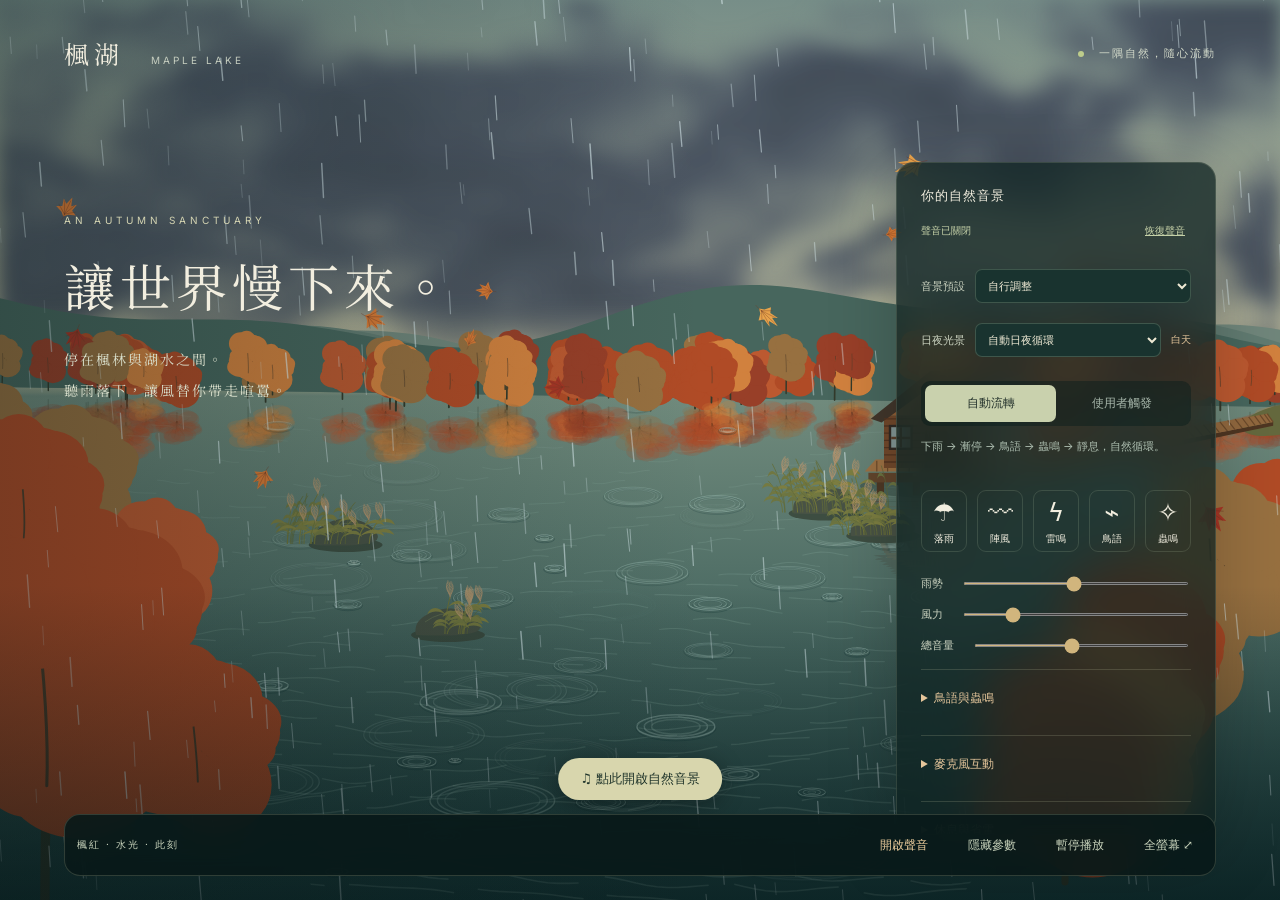
==== index.html @ 5f98a7d0 "Route ducks between trees and reeds with horizontal side entry" ====
<!doctype html><html lang="zh-Hant"><head><meta charset="UTF-8"><meta name="viewport" content="width=device-width,initial-scale=1"><meta name="theme-color" content="#102623"><title>楓湖 · 聽見自然</title><link rel="stylesheet" href="style.css?v=20261008-duck-routes"></head><body><canvas id="scene" aria-label="楓樹環繞的湖泊，風雨與水波隨互動變化"></canvas><div class="shade"></div><header><a class="brand" href="./">楓湖 <span>MAPLE LAKE</span></a><div class="live"><i></i> 一隅自然，隨心流動</div></header><main><p class="eyebrow">AN AUTUMN SANCTUARY</p><h1>讓世界慢下來。</h1><p class="intro">停在楓林與湖水之間。<br>聽雨落下，讓風替你帶走喧囂。</p></main><aside class="panel" id="parameterPanel"><div class="panel-top"><span>你的自然音景</span></div><div class="audio-health"><span id="audioHealth" role="status">聲音尚未啟動</span><button id="resumeAudio">恢復聲音</button></div><label class="day-control">音景預設 <select id="preset"><option value="custom">自行調整</option><option value="morning">雨後清晨</option><option value="breeze">秋日微風</option><option value="night">月夜蟲鳴</option></select></label><label class="day-control">日夜光景 <select id="dayMode"><option value="cycle">自動日夜循環</option><option value="day">白天</option><option value="night">夜晚</option></select><output id="dayLabel">白天</output></label><div class="modes" role="group" aria-label="互動模式"><button id="auto" class="selected" aria-pressed="true">自動流轉</button><button id="manual" aria-pressed="false">使用者觸發</button></div><p id="modeHelp">天氣與生物聲音會自然交替，也可以輕觸湖面。</p><div class="events"><button data-event="rain">☂<span>落雨</span></button><button data-event="wind">〰<span>陣風</span></button><button data-event="thunder">ϟ<span>雷鳴</span></button><button data-event="bird">⌁<span>鳥語</span></button><button data-event="insect">✧<span>蟲鳴</span></button></div><label class="slider">雨勢 <input id="rain" type="range" min="0" max="1" step=".01" value=".25"></label><label class="slider">風力 <input id="wind" type="range" min="0" max="1" step=".01" value=".2"></label><label class="slider">總音量 <input id="volume" type="range" min="0" max="1" step=".01" value=".45"></label><details class="control-group"><summary>鳥語與蟲鳴</summary><div class="nature-controls"><p>鳥語</p><label class="day-control">調整鳥類 <select id="birdType"><option value="sparrow">麻雀 · 啁啾模擬</option><option value="dove">珠頸斑鳩 · 真實錄音（CC0）</option><option value="crow">灰背鴉（烏鴉）· 真實錄音（CC0）</option></select></label><p class="sound-note">各鳥類可同時鳴叫，音量 0 即靜音。鳥群數量為各鳥類的數量上限，烏鴉也依此隨機出現。</p><label class="slider">鳥群數量 <input id="birdCount" type="range" min="0" max="12" step="1" value="5"><output id="birdCountValue">5 隻</output></label><label class="slider"><span id="birdVolumeLabel">麻雀音量</span> <input id="birdVolume" type="range" min="0" max="1" step=".01" value=".65"><output id="birdVolumeValue">65%</output></label><p id="birdMixSummary" class="sound-note">麻雀 65% · 珠頸斑鳩 30% · 烏鴉 30%</p><label class="slider">出現頻率 <input id="birdFrequency" type="range" min="0" max="1" step=".01" value=".5"><output id="birdFrequencyValue">中等</output></label><p>蟲鳴</p><label class="day-control">調整蟲聲 <select id="insectType"><option value="recorded">蟋蟀 · 真實錄音（CC0）</option><option value="cricket">蟋蟀 · 成串短鳴</option></select></label><p class="sound-note">各蟲聲可同時鳴叫，音量 0 即靜音。</p><label class="slider">蟲鳴密度 <input id="insectDensity" type="range" min="0" max="1" step=".01" value=".6"></label><label class="slider"><span id="insectVolumeLabel">蟋蟀實錄音量</span> <input id="insectVolume" type="range" min="0" max="1" step=".01" value=".6"><output id="insectVolumeValue">60%</output></label><p id="insectMixSummary" class="sound-note"></p></div></details><details class="control-group"><summary>麥克風互動</summary><div class="mic"><button id="mic">啟用麥克風互動</button><span id="meter">●</span></div><label class="slider">輸入增益 <input id="inputGain" type="range" min="1" max="20" step=".5" value="5"><output id="gainValue">5×</output></label><div class="input-volume"><div class="input-volume-label"><span>輸入音量 <output id="inputLevel">0%</output></span><span>風 <output id="thresholdLevel">26%</output> · 雷 <output id="thunderLevel">50%</output></span></div><div class="input-track" role="meter" aria-label="麥克風輸入音量" aria-valuemin="0" aria-valuemax="100" aria-valuenow="0"><div id="inputFill"></div><span id="thresholdMarker"></span><span id="thunderMarker"></span></div><p id="inputHelp">啟用麥克風後顯示即時音量</p></div><label class="slider">風聲門檻 <input id="threshold" type="range" min=".03" max=".49" step=".01" value=".13"></label><label class="slider">雷聲門檻 <input id="thunderThreshold" type="range" min=".04" max=".5" step=".01" value=".25"></label></details><details class="control-group"><summary>休息與省電</summary><label class="day-control">睡眠定時 <select id="sleepTimer"><option value="0">不定時</option><option value="15">15 分鐘</option><option value="30">30 分鐘</option><option value="60">60 分鐘</option></select></label><p id="sleepStatus" class="sound-note" role="status">未設定定時</p><label class="eco-toggle"><input id="ecoMode" type="checkbox"> 省電模式（30 fps）</label><p class="sound-note">切到背景會暫停動畫；定時結束前 30 秒聲音逐漸淡出。音量與環境偏好會保存在此裝置，重新開啟仍需點擊播放聲音。</p></details><p id="status" role="status">點擊湖面，泛起一圈漣漪。</p><details class="sound-credits"><summary>聲音來源與授權</summary><div><p>雨聲：Ylmir · CC0 · <a href="https://opengameart.org/content/rain-loopable" target="_blank" rel="noopener">來源</a></p><p>珠頸斑鳩：elle-trudgett · CC0 · <a href="https://freesound.org/people/elle-trudgett/sounds/147349/" target="_blank" rel="noopener">來源</a>。含其他小鳥背景聲；自動模式晨昏較活躍。</p><p>灰背鴉：Mish7913 · CC0 · <a href="https://freesound.org/people/Mish7913/sounds/741366/" target="_blank" rel="noopener">來源</a></p><p>蟋蟀：syncopika · CC0 · <a href="https://opengameart.org/content/cricket-sounds" target="_blank" rel="noopener">來源</a>。實錄物種未鑑定。</p><p>麻雀與蟋蟀合成選項為類群聲音模擬。錄音播放時調整音量、聲道與淡入淡出。</p><p><a href="https://creativecommons.org/publicdomain/zero/1.0/" target="_blank" rel="noopener">CC0 授權說明</a></p></div></details></aside><button id="soundPrompt" class="sound-prompt">♫ 點此開啟自然音景</button><footer><span>楓紅 · 水光 · 此刻</span><button id="audio" aria-pressed="false">開啟聲音 ↗</button><button id="togglePanel" aria-controls="parameterPanel" aria-expanded="true">隱藏參數</button><button id="pause">暫停畫面與聲音</button><button id="fullscreen">全螢幕 ⤢</button></footer><script src="soundscape.js?v=20261008-duck-routes"></script><script src="app.js?v=20261008-duck-routes"></script></body></html>
---- style.css ----
@import url('https://fonts.googleapis.com/css2?family=Noto+Serif+TC:wght@400;500;600&family=Inter:wght@400;500;600&display=swap');
:root{color-scheme:dark;font-family:Inter,system-ui,sans-serif;color:#f2eedf;background:#142a29}*{box-sizing:border-box}body{margin:0;min-height:100svh}canvas,.shade{position:fixed;inset:0;width:100%;height:100%}.shade{pointer-events:none;background:linear-gradient(90deg,rgba(8,24,24,.32),transparent 55%),linear-gradient(0deg,rgba(4,17,18,.55),transparent 35%)}header{position:relative;display:flex;justify-content:space-between;align-items:center;padding:35px 5vw}.brand{font-family:'Noto Serif TC',serif;font-size:25px;color:inherit;text-decoration:none;letter-spacing:5px}.brand span{font:10px Inter,sans-serif;letter-spacing:3px;margin-left:16px;color:#c5cdbf}.live{font-size:11px;color:#d2d9c9;letter-spacing:2px}.live i{display:inline-block;background:#bdcc8b;width:6px;height:6px;border-radius:50%;margin-right:10px}main{position:relative;margin:12vh 5vw;pointer-events:none}.eyebrow{font-size:10px;letter-spacing:4px;color:#d4d4b2}h1{font-family:'Noto Serif TC',serif;font-weight:400;font-size:clamp(32px,4vw,60px);letter-spacing:5px;margin:22px 0}.intro{font-family:'Noto Serif TC',serif;color:#d8decb;font-size:14px;line-height:2.2;letter-spacing:2px}.panel{position:absolute;right:5vw;top:23vh;width:320px;padding:24px;background:rgba(14,34,33,.74);border:1px solid #c2c8a22d;border-radius:18px;backdrop-filter:blur(22px);box-shadow:0 20px 70px #0003}.panel-top{display:flex;align-items:center;justify-content:space-between;font-size:13px;letter-spacing:1px}button{font:inherit;color:inherit;cursor:pointer;border:0;background:transparent}button:focus-visible,input:focus-visible{outline:2px solid #e9bd7d;outline-offset:4px}.panel-top button{font-size:11px;color:#e5c69b}.modes{display:flex;margin-top:24px;background:#071c1c70;border-radius:9px;padding:4px}.modes button{width:50%;padding:10px 0;font-size:12px;border-radius:7px;color:#a6b6aa}.modes .selected{background:#c9d1ad;color:#25332d}#modeHelp,#status{color:#aebfb1;font-size:11px;line-height:1.8;min-height:38px}.events{display:flex;justify-content:space-between;margin:15px 0 24px}.events button{font-size:25px;width:46px;height:62px;border:1px solid #acbf9e30;border-radius:9px;transition:background .2s}.events button:hover,.events button.active{background:#d2b87c30}.events span{display:block;font-size:10px;margin-top:5px}.slider{display:flex;align-items:center;gap:18px;font-size:11px;color:#cad2bf;margin:16px 0}.slider input{flex:1;min-width:0;accent-color:#d1b57d;height:3px}.mic{border-top:1px solid #c2c8a220;padding-top:18px;display:flex;justify-content:space-between;font-size:11px}.mic button{color:#d9c59c}#meter{color:#627c6b;transition:color .1s}footer{position:fixed;bottom:24px;left:5vw;right:5vw;display:flex;gap:20px;align-items:center;font-size:10px;letter-spacing:2px;color:#cad5bd}footer span{margin-right:auto}footer button{font-size:10px}@media(max-width:700px){header{padding-top:24px}.live{display:none}main{margin:5vh 6vw}.panel{position:relative;top:auto;right:auto;margin:7vh 6vw 80px;width:auto;max-width:380px;padding:20px}h1{font-size:32px}footer{bottom:14px}.intro{font-size:12px}body{overflow-x:hidden}}@media(prefers-reduced-motion:reduce){*{scroll-behavior:auto}}

.input-volume{margin-top:16px}.input-volume-label{display:flex;justify-content:space-between;font-size:10px;color:#bbc9b7}.input-volume-label output{font-variant-numeric:tabular-nums;color:#e7d6ae;margin-left:5px}.input-track{height:12px;position:relative;background:#071b1a;border-radius:4px;margin-top:10px;overflow:visible}#inputFill{height:100%;width:0;background:#9fb991;border-radius:4px;transition:width .07s linear}#thresholdMarker{position:absolute;left:26%;top:-4px;height:20px;width:2px;background:#efd094;box-shadow:0 0 7px #efd09455}#inputHelp{font-size:10px;color:#aebfb1;margin:8px 0 0}.input-volume.over #inputFill{background:#e7b768}.input-volume.over #inputHelp{color:#e7b768}
@media(min-width:701px){.panel{top:18vh;max-height:calc(82svh - 65px);overflow-y:auto;scrollbar-width:thin}}

.panel[hidden]{display:none}@media(max-width:700px){footer{gap:12px;letter-spacing:0}footer span{font-size:9px}}

.nature-controls{border-top:1px solid #c2c8a220;margin-top:20px;padding-top:8px}.nature-controls p{font-size:11px;color:#e5c69b;letter-spacing:2px;margin:12px 0}.slider output{font-size:10px;white-space:nowrap;font-variant-numeric:tabular-nums}

.day-control{display:flex;align-items:center;gap:10px;font-size:11px;margin-top:20px;color:#cad2bf}.day-control select{flex:1;min-width:0;background:#19332f;border:1px solid #acbf9e40;border-radius:7px;padding:8px;color:#eee9d4;font:inherit}.day-control output{font-size:10px;color:#e5c69b}

.nature-controls .sound-note{font-size:10px;letter-spacing:0;line-height:1.8;color:#b6c4b4}.cricket-switch{display:flex;align-items:center;justify-content:space-between;margin:14px 0;font-size:12px}.cricket-switch button{padding:8px 14px;border:1px solid #c5d1a8;border-radius:7px;background:#c5d1a8;color:#20352b}.cricket-switch button[aria-pressed="false"]{background:transparent;color:#c5d1a8}

#thunderMarker{position:absolute;left:50%;top:-4px;height:20px;width:2px;background:#c2b6ff;box-shadow:0 0 7px #c2b6ff55}

.sound-credits{margin-top:12px;border-top:1px solid #ffffff18;padding-top:10px;font-size:10px;letter-spacing:0;color:#b6c4b4}.sound-credits summary{cursor:pointer;line-height:1.6}.sound-credits div{max-height:170px;overflow-y:auto;line-height:1.8}.sound-credits p{margin:8px 0}.sound-credits a{color:#d8d6ad;text-underline-offset:3px}

.sound-prompt{position:fixed;left:50%;bottom:66px;transform:translateX(-50%);z-index:5;background:#d8d6ad;color:#20352b;padding:12px 22px;border-radius:24px;box-shadow:0 4px 25px #0005;white-space:nowrap;font-size:13px}.sound-prompt[hidden]{display:none}

.audio-health{display:flex;justify-content:space-between;align-items:center;gap:8px;margin:8px 0;font-size:10px;color:#c5d1a8}.audio-health button{font-size:10px;text-decoration:underline}

/* Persistent controls and a compact mobile bottom sheet. */
footer{z-index:8;background:rgba(8,25,25,.9);border:1px solid #c2c8a235;border-radius:16px;padding:8px 12px;backdrop-filter:blur(16px)}
footer button{min-height:44px;padding:8px 10px;border-radius:9px;letter-spacing:0;font-size:12px}footer button:hover{background:#d2b87c25}footer #audio{color:#efcf9e}
.control-group{border-top:1px solid #c2c8a230;margin-top:16px;padding-top:8px}.control-group>summary{cursor:pointer;padding:12px 0;font-size:12px;color:#e5c69b}.control-group .nature-controls{border:0;margin:0;padding:0}
select:focus-visible,summary:focus-visible{outline:2px solid #e9bd7d;outline-offset:3px}
.sound-prompt{bottom:100px}.panel{z-index:6}#resumeAudio{min-height:36px}
@media(max-width:700px){
body{overflow:hidden}header{padding:22px 6vw}.brand{font-size:21px}.brand span{font-size:9px;margin-left:8px}main{margin:5vh 6vw}h1{font-size:29px}
.panel{position:fixed;left:12px;right:12px;bottom:calc(88px + env(safe-area-inset-bottom));top:auto;margin:0;width:auto;max-width:none;max-height:62svh;overflow-y:auto;overscroll-behavior:contain;padding:18px;border-radius:20px 20px 12px 12px;box-shadow:0 -10px 45px #0004}
footer{left:10px;right:10px;bottom:calc(10px + env(safe-area-inset-bottom));gap:2px;padding:4px;justify-content:space-between}footer span{display:none}footer button{font-size:11px;padding:8px 6px;flex:1}footer #fullscreen{flex:.8}.events button{min-height:62px}.slider{min-height:32px}.slider input{height:18px}.sound-prompt{bottom:calc(84px + env(safe-area-inset-bottom))}
}

.eco-toggle{display:flex;align-items:center;gap:10px;min-height:44px;font-size:12px}.control-group .sound-note{font-size:11px;line-height:1.8;color:#b6c4b4}
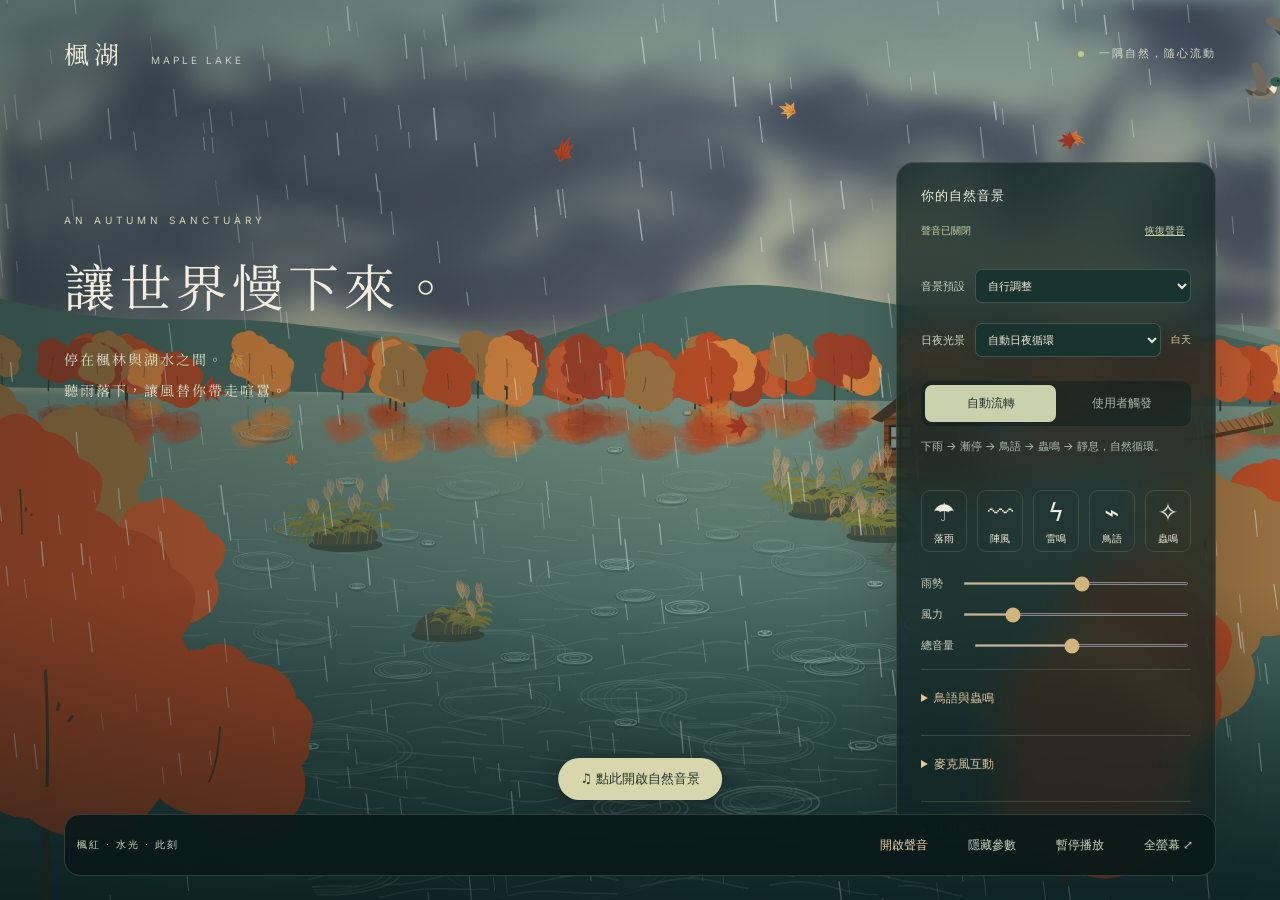
==== commit fbc6723d: "Add CC0 duck and thunder field recordings and duck controls" ====
--- a/index.html
+++ b/index.html
@@ -1 +1 @@
-<!doctype html><html lang="zh-Hant"><head><meta charset="UTF-8"><meta name="viewport" content="width=device-width,initial-scale=1"><meta name="theme-color" content="#102623"><title>楓湖 · 聽見自然</title><link rel="stylesheet" href="style.css?v=20261008-duck-routes"></head><body><canvas id="scene" aria-label="楓樹環繞的湖泊，風雨與水波隨互動變化"></canvas><div class="shade"></div><header><a class="brand" href="./">楓湖 <span>MAPLE LAKE</span></a><div class="live"><i></i> 一隅自然，隨心流動</div></header><main><p class="eyebrow">AN AUTUMN SANCTUARY</p><h1>讓世界慢下來。</h1><p class="intro">停在楓林與湖水之間。<br>聽雨落下，讓風替你帶走喧囂。</p></main><aside class="panel" id="parameterPanel"><div class="panel-top"><span>你的自然音景</span></div><div class="audio-health"><span id="audioHealth" role="status">聲音尚未啟動</span><button id="resumeAudio">恢復聲音</button></div><label class="day-control">音景預設 <select id="preset"><option value="custom">自行調整</option><option value="morning">雨後清晨</option><option value="breeze">秋日微風</option><option value="night">月夜蟲鳴</option></select></label><label class="day-control">日夜光景 <select id="dayMode"><option value="cycle">自動日夜循環</option><option value="day">白天</option><option value="night">夜晚</option></select><output id="dayLabel">白天</output></label><div class="modes" role="group" aria-label="互動模式"><button id="auto" class="selected" aria-pressed="true">自動流轉</button><button id="manual" aria-pressed="false">使用者觸發</button></div><p id="modeHelp">天氣與生物聲音會自然交替，也可以輕觸湖面。</p><div class="events"><button data-event="rain">☂<span>落雨</span></button><button data-event="wind">〰<span>陣風</span></button><button data-event="thunder">ϟ<span>雷鳴</span></button><button data-event="bird">⌁<span>鳥語</span></button><button data-event="insect">✧<span>蟲鳴</span></button></div><label class="slider">雨勢 <input id="rain" type="range" min="0" max="1" step=".01" value=".25"></label><label class="slider">風力 <input id="wind" type="range" min="0" max="1" step=".01" value=".2"></label><label class="slider">總音量 <input id="volume" type="range" min="0" max="1" step=".01" value=".45"></label><details class="control-group"><summary>鳥語與蟲鳴</summary><div class="nature-controls"><p>鳥語</p><label class="day-control">調整鳥類 <select id="birdType"><option value="sparrow">麻雀 · 啁啾模擬</option><option value="dove">珠頸斑鳩 · 真實錄音（CC0）</option><option value="crow">灰背鴉（烏鴉）· 真實錄音（CC0）</option></select></label><p class="sound-note">各鳥類可同時鳴叫，音量 0 即靜音。鳥群數量為各鳥類的數量上限，烏鴉也依此隨機出現。</p><label class="slider">鳥群數量 <input id="birdCount" type="range" min="0" max="12" step="1" value="5"><output id="birdCountValue">5 隻</output></label><label class="slider"><span id="birdVolumeLabel">麻雀音量</span> <input id="birdVolume" type="range" min="0" max="1" step=".01" value=".65"><output id="birdVolumeValue">65%</output></label><p id="birdMixSummary" class="sound-note">麻雀 65% · 珠頸斑鳩 30% · 烏鴉 30%</p><label class="slider">出現頻率 <input id="birdFrequency" type="range" min="0" max="1" step=".01" value=".5"><output id="birdFrequencyValue">中等</output></label><p>蟲鳴</p><label class="day-control">調整蟲聲 <select id="insectType"><option value="recorded">蟋蟀 · 真實錄音（CC0）</option><option value="cricket">蟋蟀 · 成串短鳴</option></select></label><p class="sound-note">各蟲聲可同時鳴叫，音量 0 即靜音。</p><label class="slider">蟲鳴密度 <input id="insectDensity" type="range" min="0" max="1" step=".01" value=".6"></label><label class="slider"><span id="insectVolumeLabel">蟋蟀實錄音量</span> <input id="insectVolume" type="range" min="0" max="1" step=".01" value=".6"><output id="insectVolumeValue">60%</output></label><p id="insectMixSummary" class="sound-note"></p></div></details><details class="control-group"><summary>麥克風互動</summary><div class="mic"><button id="mic">啟用麥克風互動</button><span id="meter">●</span></div><label class="slider">輸入增益 <input id="inputGain" type="range" min="1" max="20" step=".5" value="5"><output id="gainValue">5×</output></label><div class="input-volume"><div class="input-volume-label"><span>輸入音量 <output id="inputLevel">0%</output></span><span>風 <output id="thresholdLevel">26%</output> · 雷 <output id="thunderLevel">50%</output></span></div><div class="input-track" role="meter" aria-label="麥克風輸入音量" aria-valuemin="0" aria-valuemax="100" aria-valuenow="0"><div id="inputFill"></div><span id="thresholdMarker"></span><span id="thunderMarker"></span></div><p id="inputHelp">啟用麥克風後顯示即時音量</p></div><label class="slider">風聲門檻 <input id="threshold" type="range" min=".03" max=".49" step=".01" value=".13"></label><label class="slider">雷聲門檻 <input id="thunderThreshold" type="range" min=".04" max=".5" step=".01" value=".25"></label></details><details class="control-group"><summary>休息與省電</summary><label class="day-control">睡眠定時 <select id="sleepTimer"><option value="0">不定時</option><option value="15">15 分鐘</option><option value="30">30 分鐘</option><option value="60">60 分鐘</option></select></label><p id="sleepStatus" class="sound-note" role="status">未設定定時</p><label class="eco-toggle"><input id="ecoMode" type="checkbox"> 省電模式（30 fps）</label><p class="sound-note">切到背景會暫停動畫；定時結束前 30 秒聲音逐漸淡出。音量與環境偏好會保存在此裝置，重新開啟仍需點擊播放聲音。</p></details><p id="status" role="status">點擊湖面，泛起一圈漣漪。</p><details class="sound-credits"><summary>聲音來源與授權</summary><div><p>雨聲：Ylmir · CC0 · <a href="https://opengameart.org/content/rain-loopable" target="_blank" rel="noopener">來源</a></p><p>珠頸斑鳩：elle-trudgett · CC0 · <a href="https://freesound.org/people/elle-trudgett/sounds/147349/" target="_blank" rel="noopener">來源</a>。含其他小鳥背景聲；自動模式晨昏較活躍。</p><p>灰背鴉：Mish7913 · CC0 · <a href="https://freesound.org/people/Mish7913/sounds/741366/" target="_blank" rel="noopener">來源</a></p><p>蟋蟀：syncopika · CC0 · <a href="https://opengameart.org/content/cricket-sounds" target="_blank" rel="noopener">來源</a>。實錄物種未鑑定。</p><p>麻雀與蟋蟀合成選項為類群聲音模擬。錄音播放時調整音量、聲道與淡入淡出。</p><p><a href="https://creativecommons.org/publicdomain/zero/1.0/" target="_blank" rel="noopener">CC0 授權說明</a></p></div></details></aside><button id="soundPrompt" class="sound-prompt">♫ 點此開啟自然音景</button><footer><span>楓紅 · 水光 · 此刻</span><button id="audio" aria-pressed="false">開啟聲音 ↗</button><button id="togglePanel" aria-controls="parameterPanel" aria-expanded="true">隱藏參數</button><button id="pause">暫停畫面與聲音</button><button id="fullscreen">全螢幕 ⤢</button></footer><script src="soundscape.js?v=20261008-duck-routes"></script><script src="app.js?v=20261008-duck-routes"></script></body></html>
+<!doctype html><html lang="zh-Hant"><head><meta charset="UTF-8"><meta name="viewport" content="width=device-width,initial-scale=1"><meta name="theme-color" content="#102623"><title>楓湖 · 聽見自然</title><link rel="stylesheet" href="style.css?v=20261008-recorded-ducks-thunder"></head><body><canvas id="scene" aria-label="楓樹環繞的湖泊，風雨與水波隨互動變化"></canvas><div class="shade"></div><header><a class="brand" href="./">楓湖 <span>MAPLE LAKE</span></a><div class="live"><i></i> 一隅自然，隨心流動</div></header><main><p class="eyebrow">AN AUTUMN SANCTUARY</p><h1>讓世界慢下來。</h1><p class="intro">停在楓林與湖水之間。<br>聽雨落下，讓風替你帶走喧囂。</p></main><aside class="panel" id="parameterPanel"><div class="panel-top"><span>你的自然音景</span></div><div class="audio-health"><span id="audioHealth" role="status">聲音尚未啟動</span><button id="resumeAudio">恢復聲音</button></div><label class="day-control">音景預設 <select id="preset"><option value="custom">自行調整</option><option value="morning">雨後清晨</option><option value="breeze">秋日微風</option><option value="night">月夜蟲鳴</option></select></label><label class="day-control">日夜光景 <select id="dayMode"><option value="cycle">自動日夜循環</option><option value="day">白天</option><option value="night">夜晚</option></select><output id="dayLabel">白天</output></label><div class="modes" role="group" aria-label="互動模式"><button id="auto" class="selected" aria-pressed="true">自動流轉</button><button id="manual" aria-pressed="false">使用者觸發</button></div><p id="modeHelp">天氣與生物聲音會自然交替，也可以輕觸湖面。</p><div class="events"><button data-event="rain">☂<span>落雨</span></button><button data-event="wind">〰<span>陣風</span></button><button data-event="thunder">ϟ<span>雷鳴</span></button><button data-event="bird">⌁<span>鳥語</span></button><button data-event="insect">✧<span>蟲鳴</span></button></div><label class="slider">雨勢 <input id="rain" type="range" min="0" max="1" step=".01" value=".25"></label><label class="slider">風力 <input id="wind" type="range" min="0" max="1" step=".01" value=".2"></label><label class="slider">總音量 <input id="volume" type="range" min="0" max="1" step=".01" value=".45"></label><details class="control-group"><summary>鳥語與蟲鳴</summary><div class="nature-controls"><p>鳥語</p><label class="day-control">調整鳥類 <select id="birdType"><option value="sparrow">麻雀 · 啁啾模擬</option><option value="dove">珠頸斑鳩 · 真實錄音（CC0）</option><option value="crow">灰背鴉（烏鴉）· 真實錄音（CC0）</option></select></label><p class="sound-note">各鳥類可同時鳴叫，音量 0 即靜音。鳥群數量為各鳥類的數量上限，烏鴉也依此隨機出現。</p><label class="slider">鳥群數量 <input id="birdCount" type="range" min="0" max="12" step="1" value="5"><output id="birdCountValue">5 隻</output></label><label class="slider"><span id="birdVolumeLabel">麻雀音量</span> <input id="birdVolume" type="range" min="0" max="1" step=".01" value=".65"><output id="birdVolumeValue">65%</output></label><p id="birdMixSummary" class="sound-note">麻雀 65% · 珠頸斑鳩 30% · 烏鴉 30%</p><label class="slider">出現頻率 <input id="birdFrequency" type="range" min="0" max="1" step=".01" value=".5"><output id="birdFrequencyValue">中等</output></label><p>水鴨 · 綠頭鴨／鴛鴦混合實錄（CC0）</p><label class="slider">水鴨音量 <input id="duckVolume" type="range" min="0" max="1" step=".01" value=".35"></label><label class="slider">叫聲頻率 <input id="duckFrequency" type="range" min="0" max="1" step=".01" value=".35"></label><p>蟲鳴</p><label class="day-control">調整蟲聲 <select id="insectType"><option value="recorded">蟋蟀 · 真實錄音（CC0）</option><option value="cricket">蟋蟀 · 成串短鳴</option></select></label><p class="sound-note">各蟲聲可同時鳴叫，音量 0 即靜音。</p><label class="slider">蟲鳴密度 <input id="insectDensity" type="range" min="0" max="1" step=".01" value=".6"></label><label class="slider"><span id="insectVolumeLabel">蟋蟀實錄音量</span> <input id="insectVolume" type="range" min="0" max="1" step=".01" value=".6"><output id="insectVolumeValue">60%</output></label><p id="insectMixSummary" class="sound-note"></p></div></details><details class="control-group"><summary>麥克風互動</summary><div class="mic"><button id="mic">啟用麥克風互動</button><span id="meter">●</span></div><label class="slider">輸入增益 <input id="inputGain" type="range" min="1" max="20" step=".5" value="5"><output id="gainValue">5×</output></label><div class="input-volume"><div class="input-volume-label"><span>輸入音量 <output id="inputLevel">0%</output></span><span>風 <output id="thresholdLevel">26%</output> · 雷 <output id="thunderLevel">50%</output></span></div><div class="input-track" role="meter" aria-label="麥克風輸入音量" aria-valuemin="0" aria-valuemax="100" aria-valuenow="0"><div id="inputFill"></div><span id="thresholdMarker"></span><span id="thunderMarker"></span></div><p id="inputHelp">啟用麥克風後顯示即時音量</p></div><label class="slider">風聲門檻 <input id="threshold" type="range" min=".03" max=".49" step=".01" value=".13"></label><label class="slider">雷聲門檻 <input id="thunderThreshold" type="range" min=".04" max=".5" step=".01" value=".25"></label></details><details class="control-group"><summary>休息與省電</summary><label class="day-control">睡眠定時 <select id="sleepTimer"><option value="0">不定時</option><option value="15">15 分鐘</option><option value="30">30 分鐘</option><option value="60">60 分鐘</option></select></label><p id="sleepStatus" class="sound-note" role="status">未設定定時</p><label class="eco-toggle"><input id="ecoMode" type="checkbox"> 省電模式（30 fps）</label><p class="sound-note">切到背景會暫停動畫；定時結束前 30 秒聲音逐漸淡出。音量與環境偏好會保存在此裝置，重新開啟仍需點擊播放聲音。</p></details><p id="status" role="status">點擊湖面，泛起一圈漣漪。</p><details class="sound-credits"><summary>聲音來源與授權</summary><div><p>水鴨：pillonoise · 綠頭鴨與鴛鴦混合實錄 · CC0 · <a href="https://freesound.org/people/pillonoise/sounds/263104/" target="_blank" rel="noopener">來源</a></p><p>雷聲：Dave_Girtsman · CC0 · <a href="https://freesound.org/people/Dave_Girtsman/sounds/332543/" target="_blank" rel="noopener">來源</a></p><p>雨聲：Ylmir · CC0 · <a href="https://opengameart.org/content/rain-loopable" target="_blank" rel="noopener">來源</a></p><p>珠頸斑鳩：elle-trudgett · CC0 · <a href="https://freesound.org/people/elle-trudgett/sounds/147349/" target="_blank" rel="noopener">來源</a>。含其他小鳥背景聲；自動模式晨昏較活躍。</p><p>灰背鴉：Mish7913 · CC0 · <a href="https://freesound.org/people/Mish7913/sounds/741366/" target="_blank" rel="noopener">來源</a></p><p>蟋蟀：syncopika · CC0 · <a href="https://opengameart.org/content/cricket-sounds" target="_blank" rel="noopener">來源</a>。實錄物種未鑑定。</p><p>麻雀與蟋蟀合成選項為類群聲音模擬。錄音播放時調整音量、聲道與淡入淡出。</p><p><a href="https://creativecommons.org/publicdomain/zero/1.0/" target="_blank" rel="noopener">CC0 授權說明</a></p></div></details></aside><button id="soundPrompt" class="sound-prompt">♫ 點此開啟自然音景</button><footer><span>楓紅 · 水光 · 此刻</span><button id="audio" aria-pressed="false">開啟聲音 ↗</button><button id="togglePanel" aria-controls="parameterPanel" aria-expanded="true">隱藏參數</button><button id="pause">暫停畫面與聲音</button><button id="fullscreen">全螢幕 ⤢</button></footer><script src="soundscape.js?v=20261008-recorded-ducks-thunder"></script><script src="app.js?v=20261008-recorded-ducks-thunder"></script></body></html>
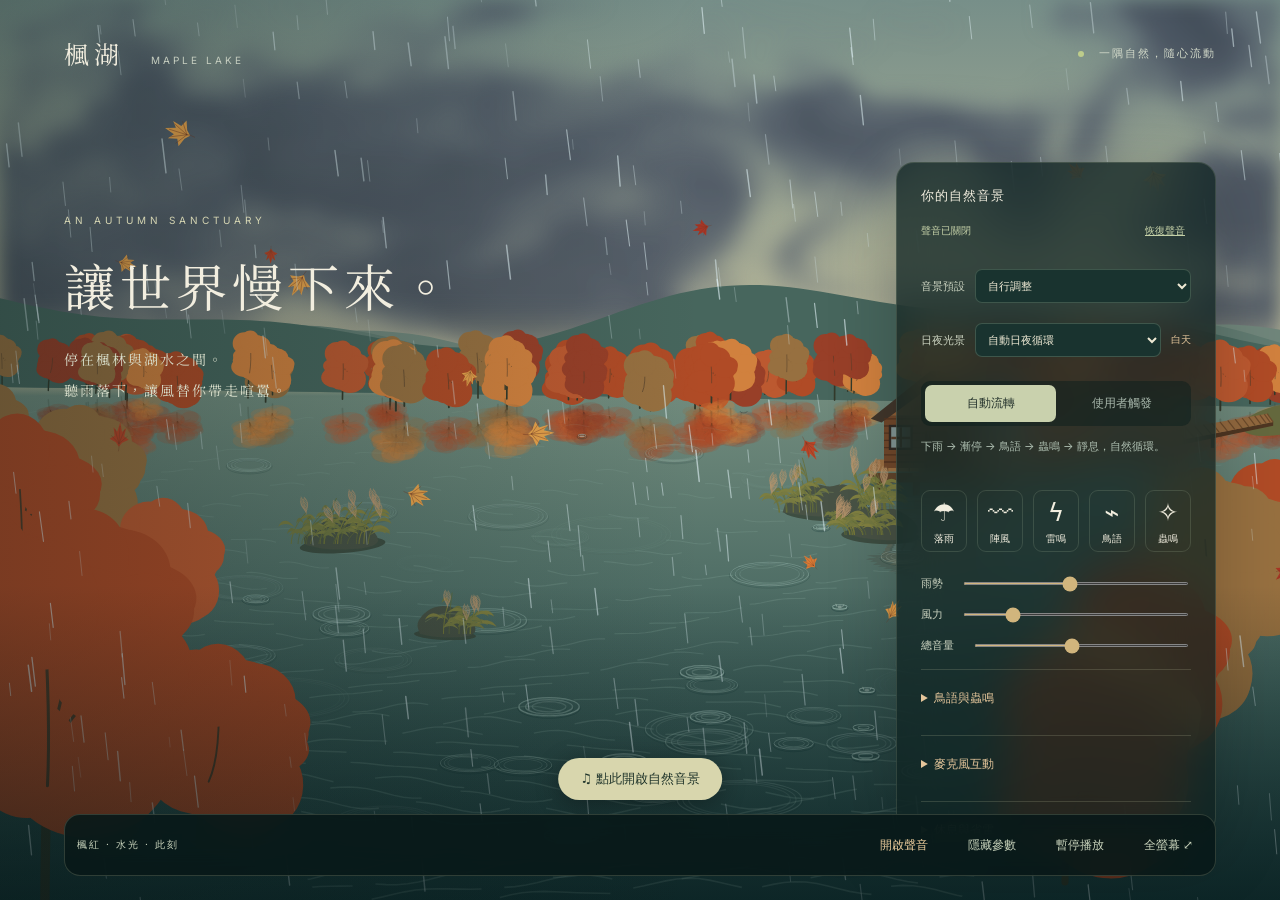
==== commit 25eb09af: "Give each reed patch its own base silhouette and foliage profile" ====
--- a/index.html
+++ b/index.html
@@ -1 +1 @@
-<!doctype html><html lang="zh-Hant"><head><meta charset="UTF-8"><meta name="viewport" content="width=device-width,initial-scale=1"><meta name="theme-color" content="#102623"><title>楓湖 · 聽見自然</title><link rel="stylesheet" href="style.css?v=20261008-recorded-ducks-thunder"></head><body><canvas id="scene" aria-label="楓樹環繞的湖泊，風雨與水波隨互動變化"></canvas><div class="shade"></div><header><a class="brand" href="./">楓湖 <span>MAPLE LAKE</span></a><div class="live"><i></i> 一隅自然，隨心流動</div></header><main><p class="eyebrow">AN AUTUMN SANCTUARY</p><h1>讓世界慢下來。</h1><p class="intro">停在楓林與湖水之間。<br>聽雨落下，讓風替你帶走喧囂。</p></main><aside class="panel" id="parameterPanel"><div class="panel-top"><span>你的自然音景</span></div><div class="audio-health"><span id="audioHealth" role="status">聲音尚未啟動</span><button id="resumeAudio">恢復聲音</button></div><label class="day-control">音景預設 <select id="preset"><option value="custom">自行調整</option><option value="morning">雨後清晨</option><option value="breeze">秋日微風</option><option value="night">月夜蟲鳴</option></select></label><label class="day-control">日夜光景 <select id="dayMode"><option value="cycle">自動日夜循環</option><option value="day">白天</option><option value="night">夜晚</option></select><output id="dayLabel">白天</output></label><div class="modes" role="group" aria-label="互動模式"><button id="auto" class="selected" aria-pressed="true">自動流轉</button><button id="manual" aria-pressed="false">使用者觸發</button></div><p id="modeHelp">天氣與生物聲音會自然交替，也可以輕觸湖面。</p><div class="events"><button data-event="rain">☂<span>落雨</span></button><button data-event="wind">〰<span>陣風</span></button><button data-event="thunder">ϟ<span>雷鳴</span></button><button data-event="bird">⌁<span>鳥語</span></button><button data-event="insect">✧<span>蟲鳴</span></button></div><label class="slider">雨勢 <input id="rain" type="range" min="0" max="1" step=".01" value=".25"></label><label class="slider">風力 <input id="wind" type="range" min="0" max="1" step=".01" value=".2"></label><label class="slider">總音量 <input id="volume" type="range" min="0" max="1" step=".01" value=".45"></label><details class="control-group"><summary>鳥語與蟲鳴</summary><div class="nature-controls"><p>鳥語</p><label class="day-control">調整鳥類 <select id="birdType"><option value="sparrow">麻雀 · 啁啾模擬</option><option value="dove">珠頸斑鳩 · 真實錄音（CC0）</option><option value="crow">灰背鴉（烏鴉）· 真實錄音（CC0）</option></select></label><p class="sound-note">各鳥類可同時鳴叫，音量 0 即靜音。鳥群數量為各鳥類的數量上限，烏鴉也依此隨機出現。</p><label class="slider">鳥群數量 <input id="birdCount" type="range" min="0" max="12" step="1" value="5"><output id="birdCountValue">5 隻</output></label><label class="slider"><span id="birdVolumeLabel">麻雀音量</span> <input id="birdVolume" type="range" min="0" max="1" step=".01" value=".65"><output id="birdVolumeValue">65%</output></label><p id="birdMixSummary" class="sound-note">麻雀 65% · 珠頸斑鳩 30% · 烏鴉 30%</p><label class="slider">出現頻率 <input id="birdFrequency" type="range" min="0" max="1" step=".01" value=".5"><output id="birdFrequencyValue">中等</output></label><p>水鴨 · 綠頭鴨／鴛鴦混合實錄（CC0）</p><label class="slider">水鴨音量 <input id="duckVolume" type="range" min="0" max="1" step=".01" value=".35"></label><label class="slider">叫聲頻率 <input id="duckFrequency" type="range" min="0" max="1" step=".01" value=".35"></label><p>蟲鳴</p><label class="day-control">調整蟲聲 <select id="insectType"><option value="recorded">蟋蟀 · 真實錄音（CC0）</option><option value="cricket">蟋蟀 · 成串短鳴</option></select></label><p class="sound-note">各蟲聲可同時鳴叫，音量 0 即靜音。</p><label class="slider">蟲鳴密度 <input id="insectDensity" type="range" min="0" max="1" step=".01" value=".6"></label><label class="slider"><span id="insectVolumeLabel">蟋蟀實錄音量</span> <input id="insectVolume" type="range" min="0" max="1" step=".01" value=".6"><output id="insectVolumeValue">60%</output></label><p id="insectMixSummary" class="sound-note"></p></div></details><details class="control-group"><summary>麥克風互動</summary><div class="mic"><button id="mic">啟用麥克風互動</button><span id="meter">●</span></div><label class="slider">輸入增益 <input id="inputGain" type="range" min="1" max="20" step=".5" value="5"><output id="gainValue">5×</output></label><div class="input-volume"><div class="input-volume-label"><span>輸入音量 <output id="inputLevel">0%</output></span><span>風 <output id="thresholdLevel">26%</output> · 雷 <output id="thunderLevel">50%</output></span></div><div class="input-track" role="meter" aria-label="麥克風輸入音量" aria-valuemin="0" aria-valuemax="100" aria-valuenow="0"><div id="inputFill"></div><span id="thresholdMarker"></span><span id="thunderMarker"></span></div><p id="inputHelp">啟用麥克風後顯示即時音量</p></div><label class="slider">風聲門檻 <input id="threshold" type="range" min=".03" max=".49" step=".01" value=".13"></label><label class="slider">雷聲門檻 <input id="thunderThreshold" type="range" min=".04" max=".5" step=".01" value=".25"></label></details><details class="control-group"><summary>休息與省電</summary><label class="day-control">睡眠定時 <select id="sleepTimer"><option value="0">不定時</option><option value="15">15 分鐘</option><option value="30">30 分鐘</option><option value="60">60 分鐘</option></select></label><p id="sleepStatus" class="sound-note" role="status">未設定定時</p><label class="eco-toggle"><input id="ecoMode" type="checkbox"> 省電模式（30 fps）</label><p class="sound-note">切到背景會暫停動畫；定時結束前 30 秒聲音逐漸淡出。音量與環境偏好會保存在此裝置，重新開啟仍需點擊播放聲音。</p></details><p id="status" role="status">點擊湖面，泛起一圈漣漪。</p><details class="sound-credits"><summary>聲音來源與授權</summary><div><p>水鴨：pillonoise · 綠頭鴨與鴛鴦混合實錄 · CC0 · <a href="https://freesound.org/people/pillonoise/sounds/263104/" target="_blank" rel="noopener">來源</a></p><p>雷聲：Dave_Girtsman · CC0 · <a href="https://freesound.org/people/Dave_Girtsman/sounds/332543/" target="_blank" rel="noopener">來源</a></p><p>雨聲：Ylmir · CC0 · <a href="https://opengameart.org/content/rain-loopable" target="_blank" rel="noopener">來源</a></p><p>珠頸斑鳩：elle-trudgett · CC0 · <a href="https://freesound.org/people/elle-trudgett/sounds/147349/" target="_blank" rel="noopener">來源</a>。含其他小鳥背景聲；自動模式晨昏較活躍。</p><p>灰背鴉：Mish7913 · CC0 · <a href="https://freesound.org/people/Mish7913/sounds/741366/" target="_blank" rel="noopener">來源</a></p><p>蟋蟀：syncopika · CC0 · <a href="https://opengameart.org/content/cricket-sounds" target="_blank" rel="noopener">來源</a>。實錄物種未鑑定。</p><p>麻雀與蟋蟀合成選項為類群聲音模擬。錄音播放時調整音量、聲道與淡入淡出。</p><p><a href="https://creativecommons.org/publicdomain/zero/1.0/" target="_blank" rel="noopener">CC0 授權說明</a></p></div></details></aside><button id="soundPrompt" class="sound-prompt">♫ 點此開啟自然音景</button><footer><span>楓紅 · 水光 · 此刻</span><button id="audio" aria-pressed="false">開啟聲音 ↗</button><button id="togglePanel" aria-controls="parameterPanel" aria-expanded="true">隱藏參數</button><button id="pause">暫停畫面與聲音</button><button id="fullscreen">全螢幕 ⤢</button></footer><script src="soundscape.js?v=20261008-recorded-ducks-thunder"></script><script src="app.js?v=20261008-recorded-ducks-thunder"></script></body></html>
+<!doctype html><html lang="zh-Hant"><head><meta charset="UTF-8"><meta name="viewport" content="width=device-width,initial-scale=1"><meta name="theme-color" content="#102623"><title>楓湖 · 聽見自然</title><link rel="stylesheet" href="style.css?v=20261008-reed-shapes"></head><body><canvas id="scene" aria-label="楓樹環繞的湖泊，風雨與水波隨互動變化"></canvas><div class="shade"></div><header><a class="brand" href="./">楓湖 <span>MAPLE LAKE</span></a><div class="live"><i></i> 一隅自然，隨心流動</div></header><main><p class="eyebrow">AN AUTUMN SANCTUARY</p><h1>讓世界慢下來。</h1><p class="intro">停在楓林與湖水之間。<br>聽雨落下，讓風替你帶走喧囂。</p></main><aside class="panel" id="parameterPanel"><div class="panel-top"><span>你的自然音景</span></div><div class="audio-health"><span id="audioHealth" role="status">聲音尚未啟動</span><button id="resumeAudio">恢復聲音</button></div><label class="day-control">音景預設 <select id="preset"><option value="custom">自行調整</option><option value="morning">雨後清晨</option><option value="breeze">秋日微風</option><option value="night">月夜蟲鳴</option></select></label><label class="day-control">日夜光景 <select id="dayMode"><option value="cycle">自動日夜循環</option><option value="day">白天</option><option value="night">夜晚</option></select><output id="dayLabel">白天</output></label><div class="modes" role="group" aria-label="互動模式"><button id="auto" class="selected" aria-pressed="true">自動流轉</button><button id="manual" aria-pressed="false">使用者觸發</button></div><p id="modeHelp">天氣與生物聲音會自然交替，也可以輕觸湖面。</p><div class="events"><button data-event="rain">☂<span>落雨</span></button><button data-event="wind">〰<span>陣風</span></button><button data-event="thunder">ϟ<span>雷鳴</span></button><button data-event="bird">⌁<span>鳥語</span></button><button data-event="insect">✧<span>蟲鳴</span></button></div><label class="slider">雨勢 <input id="rain" type="range" min="0" max="1" step=".01" value=".25"></label><label class="slider">風力 <input id="wind" type="range" min="0" max="1" step=".01" value=".2"></label><label class="slider">總音量 <input id="volume" type="range" min="0" max="1" step=".01" value=".45"></label><details class="control-group"><summary>鳥語與蟲鳴</summary><div class="nature-controls"><p>鳥語</p><label class="day-control">調整鳥類 <select id="birdType"><option value="sparrow">麻雀 · 啁啾模擬</option><option value="dove">珠頸斑鳩 · 真實錄音（CC0）</option><option value="crow">灰背鴉（烏鴉）· 真實錄音（CC0）</option></select></label><p class="sound-note">各鳥類可同時鳴叫，音量 0 即靜音。鳥群數量為各鳥類的數量上限，烏鴉也依此隨機出現。</p><label class="slider">鳥群數量 <input id="birdCount" type="range" min="0" max="12" step="1" value="5"><output id="birdCountValue">5 隻</output></label><label class="slider"><span id="birdVolumeLabel">麻雀音量</span> <input id="birdVolume" type="range" min="0" max="1" step=".01" value=".65"><output id="birdVolumeValue">65%</output></label><p id="birdMixSummary" class="sound-note">麻雀 65% · 珠頸斑鳩 30% · 烏鴉 30%</p><label class="slider">出現頻率 <input id="birdFrequency" type="range" min="0" max="1" step=".01" value=".5"><output id="birdFrequencyValue">中等</output></label><p>水鴨 · 綠頭鴨／鴛鴦混合實錄（CC0）</p><label class="slider">水鴨音量 <input id="duckVolume" type="range" min="0" max="1" step=".01" value=".35"></label><label class="slider">叫聲頻率 <input id="duckFrequency" type="range" min="0" max="1" step=".01" value=".35"></label><p>蟲鳴</p><label class="day-control">調整蟲聲 <select id="insectType"><option value="recorded">蟋蟀 · 真實錄音（CC0）</option><option value="cricket">蟋蟀 · 成串短鳴</option></select></label><p class="sound-note">各蟲聲可同時鳴叫，音量 0 即靜音。</p><label class="slider">蟲鳴密度 <input id="insectDensity" type="range" min="0" max="1" step=".01" value=".6"></label><label class="slider"><span id="insectVolumeLabel">蟋蟀實錄音量</span> <input id="insectVolume" type="range" min="0" max="1" step=".01" value=".6"><output id="insectVolumeValue">60%</output></label><p id="insectMixSummary" class="sound-note"></p></div></details><details class="control-group"><summary>麥克風互動</summary><div class="mic"><button id="mic">啟用麥克風互動</button><span id="meter">●</span></div><label class="slider">輸入增益 <input id="inputGain" type="range" min="1" max="20" step=".5" value="5"><output id="gainValue">5×</output></label><div class="input-volume"><div class="input-volume-label"><span>輸入音量 <output id="inputLevel">0%</output></span><span>風 <output id="thresholdLevel">26%</output> · 雷 <output id="thunderLevel">50%</output></span></div><div class="input-track" role="meter" aria-label="麥克風輸入音量" aria-valuemin="0" aria-valuemax="100" aria-valuenow="0"><div id="inputFill"></div><span id="thresholdMarker"></span><span id="thunderMarker"></span></div><p id="inputHelp">啟用麥克風後顯示即時音量</p></div><label class="slider">風聲門檻 <input id="threshold" type="range" min=".03" max=".49" step=".01" value=".13"></label><label class="slider">雷聲門檻 <input id="thunderThreshold" type="range" min=".04" max=".5" step=".01" value=".25"></label></details><details class="control-group"><summary>休息與省電</summary><label class="day-control">睡眠定時 <select id="sleepTimer"><option value="0">不定時</option><option value="15">15 分鐘</option><option value="30">30 分鐘</option><option value="60">60 分鐘</option></select></label><p id="sleepStatus" class="sound-note" role="status">未設定定時</p><label class="eco-toggle"><input id="ecoMode" type="checkbox"> 省電模式（30 fps）</label><p class="sound-note">切到背景會暫停動畫；定時結束前 30 秒聲音逐漸淡出。音量與環境偏好會保存在此裝置，重新開啟仍需點擊播放聲音。</p></details><p id="status" role="status">點擊湖面，泛起一圈漣漪。</p><details class="sound-credits"><summary>聲音來源與授權</summary><div><p>水鴨：pillonoise · 綠頭鴨與鴛鴦混合實錄 · CC0 · <a href="https://freesound.org/people/pillonoise/sounds/263104/" target="_blank" rel="noopener">來源</a></p><p>雷聲：Dave_Girtsman · CC0 · <a href="https://freesound.org/people/Dave_Girtsman/sounds/332543/" target="_blank" rel="noopener">來源</a></p><p>雨聲：Ylmir · CC0 · <a href="https://opengameart.org/content/rain-loopable" target="_blank" rel="noopener">來源</a></p><p>珠頸斑鳩：elle-trudgett · CC0 · <a href="https://freesound.org/people/elle-trudgett/sounds/147349/" target="_blank" rel="noopener">來源</a>。含其他小鳥背景聲；自動模式晨昏較活躍。</p><p>灰背鴉：Mish7913 · CC0 · <a href="https://freesound.org/people/Mish7913/sounds/741366/" target="_blank" rel="noopener">來源</a></p><p>蟋蟀：syncopika · CC0 · <a href="https://opengameart.org/content/cricket-sounds" target="_blank" rel="noopener">來源</a>。實錄物種未鑑定。</p><p>麻雀與蟋蟀合成選項為類群聲音模擬。錄音播放時調整音量、聲道與淡入淡出。</p><p><a href="https://creativecommons.org/publicdomain/zero/1.0/" target="_blank" rel="noopener">CC0 授權說明</a></p></div></details></aside><button id="soundPrompt" class="sound-prompt">♫ 點此開啟自然音景</button><footer><span>楓紅 · 水光 · 此刻</span><button id="audio" aria-pressed="false">開啟聲音 ↗</button><button id="togglePanel" aria-controls="parameterPanel" aria-expanded="true">隱藏參數</button><button id="pause">暫停畫面與聲音</button><button id="fullscreen">全螢幕 ⤢</button></footer><script src="soundscape.js?v=20261008-reed-shapes"></script><script src="app.js?v=20261008-reed-shapes"></script></body></html>
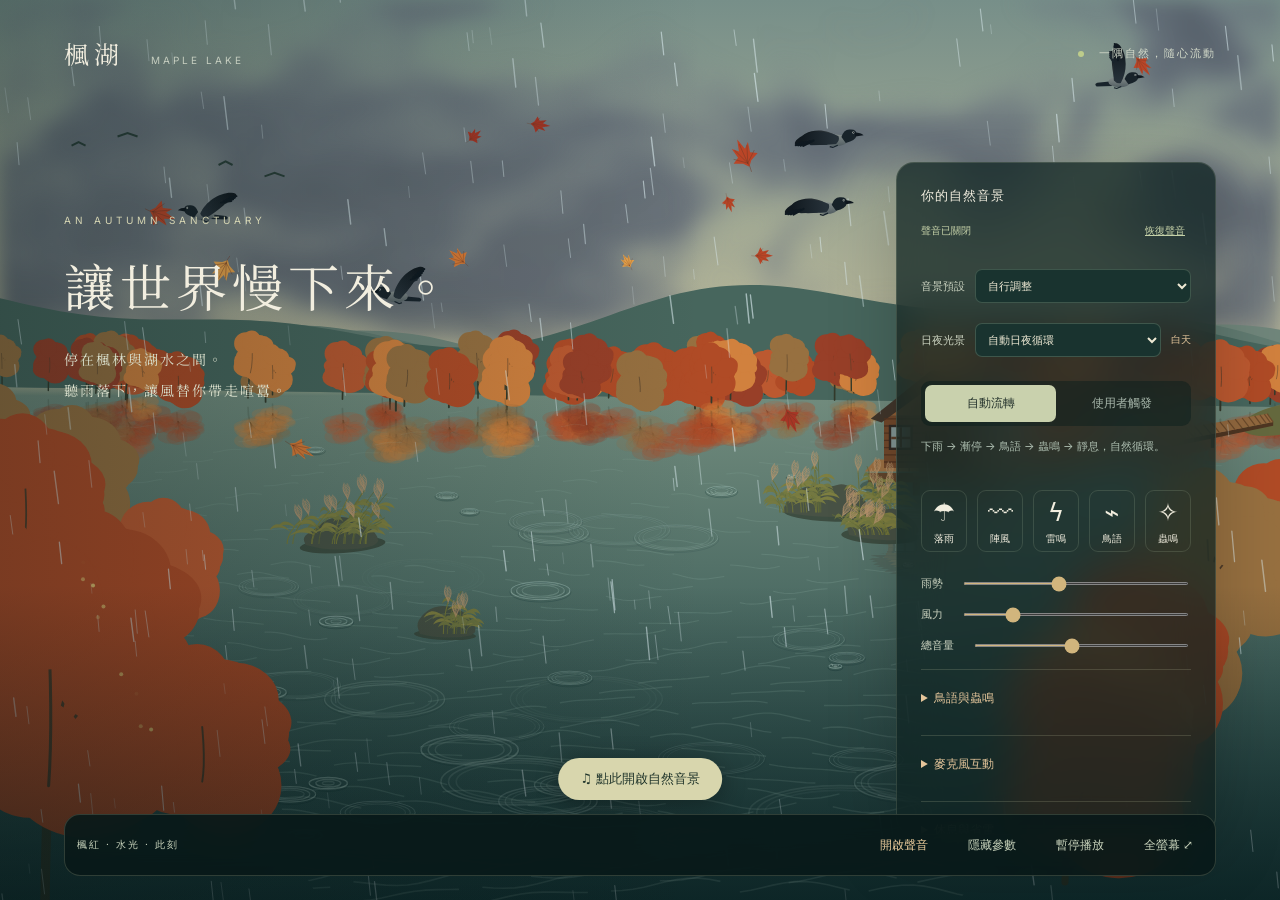
==== commit b50306dc: "Reduce lightning zigzag amplitude and keep continuous downward paths" ====
--- a/index.html
+++ b/index.html
@@ -1 +1 @@
-<!doctype html><html lang="zh-Hant"><head><meta charset="UTF-8"><meta name="viewport" content="width=device-width,initial-scale=1"><meta name="theme-color" content="#102623"><title>楓湖 · 聽見自然</title><link rel="stylesheet" href="style.css?v=20261008-reed-shapes"></head><body><canvas id="scene" aria-label="楓樹環繞的湖泊，風雨與水波隨互動變化"></canvas><div class="shade"></div><header><a class="brand" href="./">楓湖 <span>MAPLE LAKE</span></a><div class="live"><i></i> 一隅自然，隨心流動</div></header><main><p class="eyebrow">AN AUTUMN SANCTUARY</p><h1>讓世界慢下來。</h1><p class="intro">停在楓林與湖水之間。<br>聽雨落下，讓風替你帶走喧囂。</p></main><aside class="panel" id="parameterPanel"><div class="panel-top"><span>你的自然音景</span></div><div class="audio-health"><span id="audioHealth" role="status">聲音尚未啟動</span><button id="resumeAudio">恢復聲音</button></div><label class="day-control">音景預設 <select id="preset"><option value="custom">自行調整</option><option value="morning">雨後清晨</option><option value="breeze">秋日微風</option><option value="night">月夜蟲鳴</option></select></label><label class="day-control">日夜光景 <select id="dayMode"><option value="cycle">自動日夜循環</option><option value="day">白天</option><option value="night">夜晚</option></select><output id="dayLabel">白天</output></label><div class="modes" role="group" aria-label="互動模式"><button id="auto" class="selected" aria-pressed="true">自動流轉</button><button id="manual" aria-pressed="false">使用者觸發</button></div><p id="modeHelp">天氣與生物聲音會自然交替，也可以輕觸湖面。</p><div class="events"><button data-event="rain">☂<span>落雨</span></button><button data-event="wind">〰<span>陣風</span></button><button data-event="thunder">ϟ<span>雷鳴</span></button><button data-event="bird">⌁<span>鳥語</span></button><button data-event="insect">✧<span>蟲鳴</span></button></div><label class="slider">雨勢 <input id="rain" type="range" min="0" max="1" step=".01" value=".25"></label><label class="slider">風力 <input id="wind" type="range" min="0" max="1" step=".01" value=".2"></label><label class="slider">總音量 <input id="volume" type="range" min="0" max="1" step=".01" value=".45"></label><details class="control-group"><summary>鳥語與蟲鳴</summary><div class="nature-controls"><p>鳥語</p><label class="day-control">調整鳥類 <select id="birdType"><option value="sparrow">麻雀 · 啁啾模擬</option><option value="dove">珠頸斑鳩 · 真實錄音（CC0）</option><option value="crow">灰背鴉（烏鴉）· 真實錄音（CC0）</option></select></label><p class="sound-note">各鳥類可同時鳴叫，音量 0 即靜音。鳥群數量為各鳥類的數量上限，烏鴉也依此隨機出現。</p><label class="slider">鳥群數量 <input id="birdCount" type="range" min="0" max="12" step="1" value="5"><output id="birdCountValue">5 隻</output></label><label class="slider"><span id="birdVolumeLabel">麻雀音量</span> <input id="birdVolume" type="range" min="0" max="1" step=".01" value=".65"><output id="birdVolumeValue">65%</output></label><p id="birdMixSummary" class="sound-note">麻雀 65% · 珠頸斑鳩 30% · 烏鴉 30%</p><label class="slider">出現頻率 <input id="birdFrequency" type="range" min="0" max="1" step=".01" value=".5"><output id="birdFrequencyValue">中等</output></label><p>水鴨 · 綠頭鴨／鴛鴦混合實錄（CC0）</p><label class="slider">水鴨音量 <input id="duckVolume" type="range" min="0" max="1" step=".01" value=".35"></label><label class="slider">叫聲頻率 <input id="duckFrequency" type="range" min="0" max="1" step=".01" value=".35"></label><p>蟲鳴</p><label class="day-control">調整蟲聲 <select id="insectType"><option value="recorded">蟋蟀 · 真實錄音（CC0）</option><option value="cricket">蟋蟀 · 成串短鳴</option></select></label><p class="sound-note">各蟲聲可同時鳴叫，音量 0 即靜音。</p><label class="slider">蟲鳴密度 <input id="insectDensity" type="range" min="0" max="1" step=".01" value=".6"></label><label class="slider"><span id="insectVolumeLabel">蟋蟀實錄音量</span> <input id="insectVolume" type="range" min="0" max="1" step=".01" value=".6"><output id="insectVolumeValue">60%</output></label><p id="insectMixSummary" class="sound-note"></p></div></details><details class="control-group"><summary>麥克風互動</summary><div class="mic"><button id="mic">啟用麥克風互動</button><span id="meter">●</span></div><label class="slider">輸入增益 <input id="inputGain" type="range" min="1" max="20" step=".5" value="5"><output id="gainValue">5×</output></label><div class="input-volume"><div class="input-volume-label"><span>輸入音量 <output id="inputLevel">0%</output></span><span>風 <output id="thresholdLevel">26%</output> · 雷 <output id="thunderLevel">50%</output></span></div><div class="input-track" role="meter" aria-label="麥克風輸入音量" aria-valuemin="0" aria-valuemax="100" aria-valuenow="0"><div id="inputFill"></div><span id="thresholdMarker"></span><span id="thunderMarker"></span></div><p id="inputHelp">啟用麥克風後顯示即時音量</p></div><label class="slider">風聲門檻 <input id="threshold" type="range" min=".03" max=".49" step=".01" value=".13"></label><label class="slider">雷聲門檻 <input id="thunderThreshold" type="range" min=".04" max=".5" step=".01" value=".25"></label></details><details class="control-group"><summary>休息與省電</summary><label class="day-control">睡眠定時 <select id="sleepTimer"><option value="0">不定時</option><option value="15">15 分鐘</option><option value="30">30 分鐘</option><option value="60">60 分鐘</option></select></label><p id="sleepStatus" class="sound-note" role="status">未設定定時</p><label class="eco-toggle"><input id="ecoMode" type="checkbox"> 省電模式（30 fps）</label><p class="sound-note">切到背景會暫停動畫；定時結束前 30 秒聲音逐漸淡出。音量與環境偏好會保存在此裝置，重新開啟仍需點擊播放聲音。</p></details><p id="status" role="status">點擊湖面，泛起一圈漣漪。</p><details class="sound-credits"><summary>聲音來源與授權</summary><div><p>水鴨：pillonoise · 綠頭鴨與鴛鴦混合實錄 · CC0 · <a href="https://freesound.org/people/pillonoise/sounds/263104/" target="_blank" rel="noopener">來源</a></p><p>雷聲：Dave_Girtsman · CC0 · <a href="https://freesound.org/people/Dave_Girtsman/sounds/332543/" target="_blank" rel="noopener">來源</a></p><p>雨聲：Ylmir · CC0 · <a href="https://opengameart.org/content/rain-loopable" target="_blank" rel="noopener">來源</a></p><p>珠頸斑鳩：elle-trudgett · CC0 · <a href="https://freesound.org/people/elle-trudgett/sounds/147349/" target="_blank" rel="noopener">來源</a>。含其他小鳥背景聲；自動模式晨昏較活躍。</p><p>灰背鴉：Mish7913 · CC0 · <a href="https://freesound.org/people/Mish7913/sounds/741366/" target="_blank" rel="noopener">來源</a></p><p>蟋蟀：syncopika · CC0 · <a href="https://opengameart.org/content/cricket-sounds" target="_blank" rel="noopener">來源</a>。實錄物種未鑑定。</p><p>麻雀與蟋蟀合成選項為類群聲音模擬。錄音播放時調整音量、聲道與淡入淡出。</p><p><a href="https://creativecommons.org/publicdomain/zero/1.0/" target="_blank" rel="noopener">CC0 授權說明</a></p></div></details></aside><button id="soundPrompt" class="sound-prompt">♫ 點此開啟自然音景</button><footer><span>楓紅 · 水光 · 此刻</span><button id="audio" aria-pressed="false">開啟聲音 ↗</button><button id="togglePanel" aria-controls="parameterPanel" aria-expanded="true">隱藏參數</button><button id="pause">暫停畫面與聲音</button><button id="fullscreen">全螢幕 ⤢</button></footer><script src="soundscape.js?v=20261008-reed-shapes"></script><script src="app.js?v=20261008-reed-shapes"></script></body></html>
+<!doctype html><html lang="zh-Hant"><head><meta charset="UTF-8"><meta name="viewport" content="width=device-width,initial-scale=1"><meta name="theme-color" content="#102623"><title>楓湖 · 聽見自然</title><link rel="stylesheet" href="style.css?v=20261008-lightning-shape"></head><body><canvas id="scene" aria-label="楓樹環繞的湖泊，風雨與水波隨互動變化"></canvas><div class="shade"></div><header><a class="brand" href="./">楓湖 <span>MAPLE LAKE</span></a><div class="live"><i></i> 一隅自然，隨心流動</div></header><main><p class="eyebrow">AN AUTUMN SANCTUARY</p><h1>讓世界慢下來。</h1><p class="intro">停在楓林與湖水之間。<br>聽雨落下，讓風替你帶走喧囂。</p></main><aside class="panel" id="parameterPanel"><div class="panel-top"><span>你的自然音景</span></div><div class="audio-health"><span id="audioHealth" role="status">聲音尚未啟動</span><button id="resumeAudio">恢復聲音</button></div><label class="day-control">音景預設 <select id="preset"><option value="custom">自行調整</option><option value="morning">雨後清晨</option><option value="breeze">秋日微風</option><option value="night">月夜蟲鳴</option></select></label><label class="day-control">日夜光景 <select id="dayMode"><option value="cycle">自動日夜循環</option><option value="day">白天</option><option value="night">夜晚</option></select><output id="dayLabel">白天</output></label><div class="modes" role="group" aria-label="互動模式"><button id="auto" class="selected" aria-pressed="true">自動流轉</button><button id="manual" aria-pressed="false">使用者觸發</button></div><p id="modeHelp">天氣與生物聲音會自然交替，也可以輕觸湖面。</p><div class="events"><button data-event="rain">☂<span>落雨</span></button><button data-event="wind">〰<span>陣風</span></button><button data-event="thunder">ϟ<span>雷鳴</span></button><button data-event="bird">⌁<span>鳥語</span></button><button data-event="insect">✧<span>蟲鳴</span></button></div><label class="slider">雨勢 <input id="rain" type="range" min="0" max="1" step=".01" value=".25"></label><label class="slider">風力 <input id="wind" type="range" min="0" max="1" step=".01" value=".2"></label><label class="slider">總音量 <input id="volume" type="range" min="0" max="1" step=".01" value=".45"></label><details class="control-group"><summary>鳥語與蟲鳴</summary><div class="nature-controls"><p>鳥語</p><label class="day-control">調整鳥類 <select id="birdType"><option value="sparrow">麻雀 · 啁啾模擬</option><option value="dove">珠頸斑鳩 · 真實錄音（CC0）</option><option value="crow">灰背鴉（烏鴉）· 真實錄音（CC0）</option></select></label><p class="sound-note">各鳥類可同時鳴叫，音量 0 即靜音。鳥群數量為各鳥類的數量上限，烏鴉也依此隨機出現。</p><label class="slider">鳥群數量 <input id="birdCount" type="range" min="0" max="12" step="1" value="5"><output id="birdCountValue">5 隻</output></label><label class="slider"><span id="birdVolumeLabel">麻雀音量</span> <input id="birdVolume" type="range" min="0" max="1" step=".01" value=".65"><output id="birdVolumeValue">65%</output></label><p id="birdMixSummary" class="sound-note">麻雀 65% · 珠頸斑鳩 30% · 烏鴉 30%</p><label class="slider">出現頻率 <input id="birdFrequency" type="range" min="0" max="1" step=".01" value=".5"><output id="birdFrequencyValue">中等</output></label><p>水鴨 · 綠頭鴨／鴛鴦混合實錄（CC0）</p><label class="slider">水鴨音量 <input id="duckVolume" type="range" min="0" max="1" step=".01" value=".35"></label><label class="slider">叫聲頻率 <input id="duckFrequency" type="range" min="0" max="1" step=".01" value=".35"></label><p>蟲鳴</p><label class="day-control">調整蟲聲 <select id="insectType"><option value="recorded">蟋蟀 · 真實錄音（CC0）</option><option value="cricket">蟋蟀 · 成串短鳴</option></select></label><p class="sound-note">各蟲聲可同時鳴叫，音量 0 即靜音。</p><label class="slider">蟲鳴密度 <input id="insectDensity" type="range" min="0" max="1" step=".01" value=".6"></label><label class="slider"><span id="insectVolumeLabel">蟋蟀實錄音量</span> <input id="insectVolume" type="range" min="0" max="1" step=".01" value=".6"><output id="insectVolumeValue">60%</output></label><p id="insectMixSummary" class="sound-note"></p></div></details><details class="control-group"><summary>麥克風互動</summary><div class="mic"><button id="mic">啟用麥克風互動</button><span id="meter">●</span></div><label class="slider">輸入增益 <input id="inputGain" type="range" min="1" max="20" step=".5" value="5"><output id="gainValue">5×</output></label><div class="input-volume"><div class="input-volume-label"><span>輸入音量 <output id="inputLevel">0%</output></span><span>風 <output id="thresholdLevel">26%</output> · 雷 <output id="thunderLevel">50%</output></span></div><div class="input-track" role="meter" aria-label="麥克風輸入音量" aria-valuemin="0" aria-valuemax="100" aria-valuenow="0"><div id="inputFill"></div><span id="thresholdMarker"></span><span id="thunderMarker"></span></div><p id="inputHelp">啟用麥克風後顯示即時音量</p></div><label class="slider">風聲門檻 <input id="threshold" type="range" min=".03" max=".49" step=".01" value=".13"></label><label class="slider">雷聲門檻 <input id="thunderThreshold" type="range" min=".04" max=".5" step=".01" value=".25"></label></details><details class="control-group"><summary>休息與省電</summary><label class="day-control">睡眠定時 <select id="sleepTimer"><option value="0">不定時</option><option value="15">15 分鐘</option><option value="30">30 分鐘</option><option value="60">60 分鐘</option></select></label><p id="sleepStatus" class="sound-note" role="status">未設定定時</p><label class="eco-toggle"><input id="ecoMode" type="checkbox"> 省電模式（30 fps）</label><p class="sound-note">切到背景會暫停動畫；定時結束前 30 秒聲音逐漸淡出。音量與環境偏好會保存在此裝置，重新開啟仍需點擊播放聲音。</p></details><p id="status" role="status">點擊湖面，泛起一圈漣漪。</p><details class="sound-credits"><summary>聲音來源與授權</summary><div><p>水鴨：pillonoise · 綠頭鴨與鴛鴦混合實錄 · CC0 · <a href="https://freesound.org/people/pillonoise/sounds/263104/" target="_blank" rel="noopener">來源</a></p><p>雷聲：Dave_Girtsman · CC0 · <a href="https://freesound.org/people/Dave_Girtsman/sounds/332543/" target="_blank" rel="noopener">來源</a></p><p>雨聲：Ylmir · CC0 · <a href="https://opengameart.org/content/rain-loopable" target="_blank" rel="noopener">來源</a></p><p>珠頸斑鳩：elle-trudgett · CC0 · <a href="https://freesound.org/people/elle-trudgett/sounds/147349/" target="_blank" rel="noopener">來源</a>。含其他小鳥背景聲；自動模式晨昏較活躍。</p><p>灰背鴉：Mish7913 · CC0 · <a href="https://freesound.org/people/Mish7913/sounds/741366/" target="_blank" rel="noopener">來源</a></p><p>蟋蟀：syncopika · CC0 · <a href="https://opengameart.org/content/cricket-sounds" target="_blank" rel="noopener">來源</a>。實錄物種未鑑定。</p><p>麻雀與蟋蟀合成選項為類群聲音模擬。錄音播放時調整音量、聲道與淡入淡出。</p><p><a href="https://creativecommons.org/publicdomain/zero/1.0/" target="_blank" rel="noopener">CC0 授權說明</a></p></div></details></aside><button id="soundPrompt" class="sound-prompt">♫ 點此開啟自然音景</button><footer><span>楓紅 · 水光 · 此刻</span><button id="audio" aria-pressed="false">開啟聲音 ↗</button><button id="togglePanel" aria-controls="parameterPanel" aria-expanded="true">隱藏參數</button><button id="pause">暫停畫面與聲音</button><button id="fullscreen">全螢幕 ⤢</button></footer><script src="soundscape.js?v=20261008-lightning-shape"></script><script src="app.js?v=20261008-lightning-shape"></script></body></html>
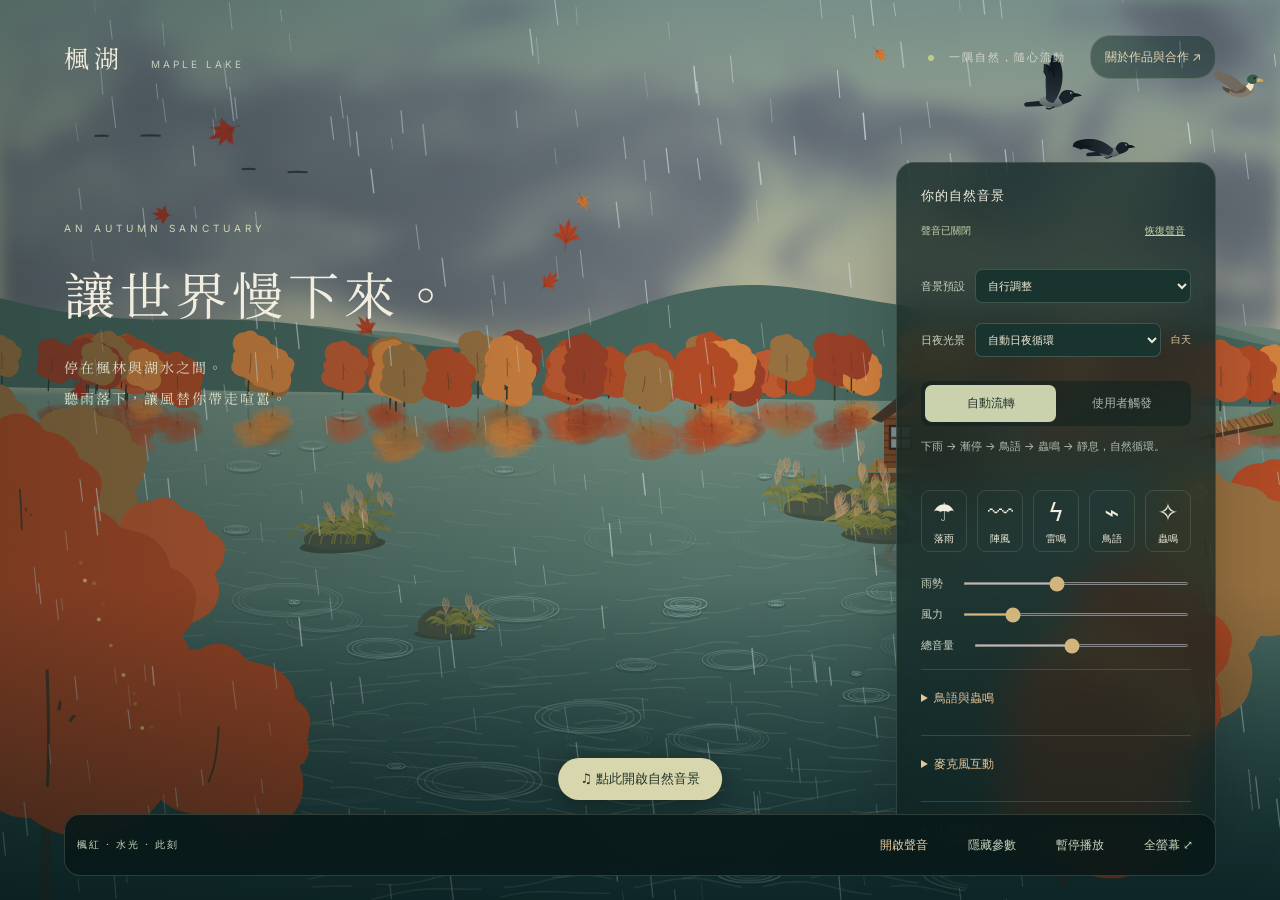
==== commit 9a6f679a: "Add research, collaboration and project introduction with public contact" ====
--- a/index.html
+++ b/index.html
@@ -1 +1 @@
-<!doctype html><html lang="zh-Hant"><head><meta charset="UTF-8"><meta name="viewport" content="width=device-width,initial-scale=1"><meta name="theme-color" content="#102623"><title>楓湖 · 聽見自然</title><link rel="stylesheet" href="style.css?v=20261008-lightning-shape"></head><body><canvas id="scene" aria-label="楓樹環繞的湖泊，風雨與水波隨互動變化"></canvas><div class="shade"></div><header><a class="brand" href="./">楓湖 <span>MAPLE LAKE</span></a><div class="live"><i></i> 一隅自然，隨心流動</div></header><main><p class="eyebrow">AN AUTUMN SANCTUARY</p><h1>讓世界慢下來。</h1><p class="intro">停在楓林與湖水之間。<br>聽雨落下，讓風替你帶走喧囂。</p></main><aside class="panel" id="parameterPanel"><div class="panel-top"><span>你的自然音景</span></div><div class="audio-health"><span id="audioHealth" role="status">聲音尚未啟動</span><button id="resumeAudio">恢復聲音</button></div><label class="day-control">音景預設 <select id="preset"><option value="custom">自行調整</option><option value="morning">雨後清晨</option><option value="breeze">秋日微風</option><option value="night">月夜蟲鳴</option></select></label><label class="day-control">日夜光景 <select id="dayMode"><option value="cycle">自動日夜循環</option><option value="day">白天</option><option value="night">夜晚</option></select><output id="dayLabel">白天</output></label><div class="modes" role="group" aria-label="互動模式"><button id="auto" class="selected" aria-pressed="true">自動流轉</button><button id="manual" aria-pressed="false">使用者觸發</button></div><p id="modeHelp">天氣與生物聲音會自然交替，也可以輕觸湖面。</p><div class="events"><button data-event="rain">☂<span>落雨</span></button><button data-event="wind">〰<span>陣風</span></button><button data-event="thunder">ϟ<span>雷鳴</span></button><button data-event="bird">⌁<span>鳥語</span></button><button data-event="insect">✧<span>蟲鳴</span></button></div><label class="slider">雨勢 <input id="rain" type="range" min="0" max="1" step=".01" value=".25"></label><label class="slider">風力 <input id="wind" type="range" min="0" max="1" step=".01" value=".2"></label><label class="slider">總音量 <input id="volume" type="range" min="0" max="1" step=".01" value=".45"></label><details class="control-group"><summary>鳥語與蟲鳴</summary><div class="nature-controls"><p>鳥語</p><label class="day-control">調整鳥類 <select id="birdType"><option value="sparrow">麻雀 · 啁啾模擬</option><option value="dove">珠頸斑鳩 · 真實錄音（CC0）</option><option value="crow">灰背鴉（烏鴉）· 真實錄音（CC0）</option></select></label><p class="sound-note">各鳥類可同時鳴叫，音量 0 即靜音。鳥群數量為各鳥類的數量上限，烏鴉也依此隨機出現。</p><label class="slider">鳥群數量 <input id="birdCount" type="range" min="0" max="12" step="1" value="5"><output id="birdCountValue">5 隻</output></label><label class="slider"><span id="birdVolumeLabel">麻雀音量</span> <input id="birdVolume" type="range" min="0" max="1" step=".01" value=".65"><output id="birdVolumeValue">65%</output></label><p id="birdMixSummary" class="sound-note">麻雀 65% · 珠頸斑鳩 30% · 烏鴉 30%</p><label class="slider">出現頻率 <input id="birdFrequency" type="range" min="0" max="1" step=".01" value=".5"><output id="birdFrequencyValue">中等</output></label><p>水鴨 · 綠頭鴨／鴛鴦混合實錄（CC0）</p><label class="slider">水鴨音量 <input id="duckVolume" type="range" min="0" max="1" step=".01" value=".35"></label><label class="slider">叫聲頻率 <input id="duckFrequency" type="range" min="0" max="1" step=".01" value=".35"></label><p>蟲鳴</p><label class="day-control">調整蟲聲 <select id="insectType"><option value="recorded">蟋蟀 · 真實錄音（CC0）</option><option value="cricket">蟋蟀 · 成串短鳴</option></select></label><p class="sound-note">各蟲聲可同時鳴叫，音量 0 即靜音。</p><label class="slider">蟲鳴密度 <input id="insectDensity" type="range" min="0" max="1" step=".01" value=".6"></label><label class="slider"><span id="insectVolumeLabel">蟋蟀實錄音量</span> <input id="insectVolume" type="range" min="0" max="1" step=".01" value=".6"><output id="insectVolumeValue">60%</output></label><p id="insectMixSummary" class="sound-note"></p></div></details><details class="control-group"><summary>麥克風互動</summary><div class="mic"><button id="mic">啟用麥克風互動</button><span id="meter">●</span></div><label class="slider">輸入增益 <input id="inputGain" type="range" min="1" max="20" step=".5" value="5"><output id="gainValue">5×</output></label><div class="input-volume"><div class="input-volume-label"><span>輸入音量 <output id="inputLevel">0%</output></span><span>風 <output id="thresholdLevel">26%</output> · 雷 <output id="thunderLevel">50%</output></span></div><div class="input-track" role="meter" aria-label="麥克風輸入音量" aria-valuemin="0" aria-valuemax="100" aria-valuenow="0"><div id="inputFill"></div><span id="thresholdMarker"></span><span id="thunderMarker"></span></div><p id="inputHelp">啟用麥克風後顯示即時音量</p></div><label class="slider">風聲門檻 <input id="threshold" type="range" min=".03" max=".49" step=".01" value=".13"></label><label class="slider">雷聲門檻 <input id="thunderThreshold" type="range" min=".04" max=".5" step=".01" value=".25"></label></details><details class="control-group"><summary>休息與省電</summary><label class="day-control">睡眠定時 <select id="sleepTimer"><option value="0">不定時</option><option value="15">15 分鐘</option><option value="30">30 分鐘</option><option value="60">60 分鐘</option></select></label><p id="sleepStatus" class="sound-note" role="status">未設定定時</p><label class="eco-toggle"><input id="ecoMode" type="checkbox"> 省電模式（30 fps）</label><p class="sound-note">切到背景會暫停動畫；定時結束前 30 秒聲音逐漸淡出。音量與環境偏好會保存在此裝置，重新開啟仍需點擊播放聲音。</p></details><p id="status" role="status">點擊湖面，泛起一圈漣漪。</p><details class="sound-credits"><summary>聲音來源與授權</summary><div><p>水鴨：pillonoise · 綠頭鴨與鴛鴦混合實錄 · CC0 · <a href="https://freesound.org/people/pillonoise/sounds/263104/" target="_blank" rel="noopener">來源</a></p><p>雷聲：Dave_Girtsman · CC0 · <a href="https://freesound.org/people/Dave_Girtsman/sounds/332543/" target="_blank" rel="noopener">來源</a></p><p>雨聲：Ylmir · CC0 · <a href="https://opengameart.org/content/rain-loopable" target="_blank" rel="noopener">來源</a></p><p>珠頸斑鳩：elle-trudgett · CC0 · <a href="https://freesound.org/people/elle-trudgett/sounds/147349/" target="_blank" rel="noopener">來源</a>。含其他小鳥背景聲；自動模式晨昏較活躍。</p><p>灰背鴉：Mish7913 · CC0 · <a href="https://freesound.org/people/Mish7913/sounds/741366/" target="_blank" rel="noopener">來源</a></p><p>蟋蟀：syncopika · CC0 · <a href="https://opengameart.org/content/cricket-sounds" target="_blank" rel="noopener">來源</a>。實錄物種未鑑定。</p><p>麻雀與蟋蟀合成選項為類群聲音模擬。錄音播放時調整音量、聲道與淡入淡出。</p><p><a href="https://creativecommons.org/publicdomain/zero/1.0/" target="_blank" rel="noopener">CC0 授權說明</a></p></div></details></aside><button id="soundPrompt" class="sound-prompt">♫ 點此開啟自然音景</button><footer><span>楓紅 · 水光 · 此刻</span><button id="audio" aria-pressed="false">開啟聲音 ↗</button><button id="togglePanel" aria-controls="parameterPanel" aria-expanded="true">隱藏參數</button><button id="pause">暫停畫面與聲音</button><button id="fullscreen">全螢幕 ⤢</button></footer><script src="soundscape.js?v=20261008-lightning-shape"></script><script src="app.js?v=20261008-lightning-shape"></script></body></html>
+<!doctype html><html lang="zh-Hant"><head><meta charset="UTF-8"><meta name="viewport" content="width=device-width,initial-scale=1"><meta name="theme-color" content="#102623"><title>楓湖 · 聽見自然</title><link rel="stylesheet" href="style.css?v=20261008-outreach"></head><body><canvas id="scene" aria-label="楓樹環繞的湖泊，風雨與水波隨互動變化"></canvas><div class="shade"></div><header><a class="brand" href="./">楓湖 <span>MAPLE LAKE</span></a><div class="live"><i></i> 一隅自然，隨心流動</div><a class="about-entry" href="about.html" target="_blank" rel="noopener">關於作品與合作 ↗</a></header><main><p class="eyebrow">AN AUTUMN SANCTUARY</p><h1>讓世界慢下來。</h1><p class="intro">停在楓林與湖水之間。<br>聽雨落下，讓風替你帶走喧囂。</p></main><aside class="panel" id="parameterPanel"><div class="panel-top"><span>你的自然音景</span></div><div class="audio-health"><span id="audioHealth" role="status">聲音尚未啟動</span><button id="resumeAudio">恢復聲音</button></div><label class="day-control">音景預設 <select id="preset"><option value="custom">自行調整</option><option value="morning">雨後清晨</option><option value="breeze">秋日微風</option><option value="night">月夜蟲鳴</option></select></label><label class="day-control">日夜光景 <select id="dayMode"><option value="cycle">自動日夜循環</option><option value="day">白天</option><option value="night">夜晚</option></select><output id="dayLabel">白天</output></label><div class="modes" role="group" aria-label="互動模式"><button id="auto" class="selected" aria-pressed="true">自動流轉</button><button id="manual" aria-pressed="false">使用者觸發</button></div><p id="modeHelp">天氣與生物聲音會自然交替，也可以輕觸湖面。</p><div class="events"><button data-event="rain">☂<span>落雨</span></button><button data-event="wind">〰<span>陣風</span></button><button data-event="thunder">ϟ<span>雷鳴</span></button><button data-event="bird">⌁<span>鳥語</span></button><button data-event="insect">✧<span>蟲鳴</span></button></div><label class="slider">雨勢 <input id="rain" type="range" min="0" max="1" step=".01" value=".25"></label><label class="slider">風力 <input id="wind" type="range" min="0" max="1" step=".01" value=".2"></label><label class="slider">總音量 <input id="volume" type="range" min="0" max="1" step=".01" value=".45"></label><details class="control-group"><summary>鳥語與蟲鳴</summary><div class="nature-controls"><p>鳥語</p><label class="day-control">調整鳥類 <select id="birdType"><option value="sparrow">麻雀 · 啁啾模擬</option><option value="dove">珠頸斑鳩 · 真實錄音（CC0）</option><option value="crow">灰背鴉（烏鴉）· 真實錄音（CC0）</option></select></label><p class="sound-note">各鳥類可同時鳴叫，音量 0 即靜音。鳥群數量為各鳥類的數量上限，烏鴉也依此隨機出現。</p><label class="slider">鳥群數量 <input id="birdCount" type="range" min="0" max="12" step="1" value="5"><output id="birdCountValue">5 隻</output></label><label class="slider"><span id="birdVolumeLabel">麻雀音量</span> <input id="birdVolume" type="range" min="0" max="1" step=".01" value=".65"><output id="birdVolumeValue">65%</output></label><p id="birdMixSummary" class="sound-note">麻雀 65% · 珠頸斑鳩 30% · 烏鴉 30%</p><label class="slider">出現頻率 <input id="birdFrequency" type="range" min="0" max="1" step=".01" value=".5"><output id="birdFrequencyValue">中等</output></label><p>水鴨 · 綠頭鴨／鴛鴦混合實錄（CC0）</p><label class="slider">水鴨音量 <input id="duckVolume" type="range" min="0" max="1" step=".01" value=".35"></label><label class="slider">叫聲頻率 <input id="duckFrequency" type="range" min="0" max="1" step=".01" value=".35"></label><p>蟲鳴</p><label class="day-control">調整蟲聲 <select id="insectType"><option value="recorded">蟋蟀 · 真實錄音（CC0）</option><option value="cricket">蟋蟀 · 成串短鳴</option></select></label><p class="sound-note">各蟲聲可同時鳴叫，音量 0 即靜音。</p><label class="slider">蟲鳴密度 <input id="insectDensity" type="range" min="0" max="1" step=".01" value=".6"></label><label class="slider"><span id="insectVolumeLabel">蟋蟀實錄音量</span> <input id="insectVolume" type="range" min="0" max="1" step=".01" value=".6"><output id="insectVolumeValue">60%</output></label><p id="insectMixSummary" class="sound-note"></p></div></details><details class="control-group"><summary>麥克風互動</summary><div class="mic"><button id="mic">啟用麥克風互動</button><span id="meter">●</span></div><label class="slider">輸入增益 <input id="inputGain" type="range" min="1" max="20" step=".5" value="5"><output id="gainValue">5×</output></label><div class="input-volume"><div class="input-volume-label"><span>輸入音量 <output id="inputLevel">0%</output></span><span>風 <output id="thresholdLevel">26%</output> · 雷 <output id="thunderLevel">50%</output></span></div><div class="input-track" role="meter" aria-label="麥克風輸入音量" aria-valuemin="0" aria-valuemax="100" aria-valuenow="0"><div id="inputFill"></div><span id="thresholdMarker"></span><span id="thunderMarker"></span></div><p id="inputHelp">啟用麥克風後顯示即時音量</p></div><label class="slider">風聲門檻 <input id="threshold" type="range" min=".03" max=".49" step=".01" value=".13"></label><label class="slider">雷聲門檻 <input id="thunderThreshold" type="range" min=".04" max=".5" step=".01" value=".25"></label></details><details class="control-group"><summary>休息與省電</summary><label class="day-control">睡眠定時 <select id="sleepTimer"><option value="0">不定時</option><option value="15">15 分鐘</option><option value="30">30 分鐘</option><option value="60">60 分鐘</option></select></label><p id="sleepStatus" class="sound-note" role="status">未設定定時</p><label class="eco-toggle"><input id="ecoMode" type="checkbox"> 省電模式（30 fps）</label><p class="sound-note">切到背景會暫停動畫；定時結束前 30 秒聲音逐漸淡出。音量與環境偏好會保存在此裝置，重新開啟仍需點擊播放聲音。</p></details><p id="status" role="status">點擊湖面，泛起一圈漣漪。</p><details class="sound-credits"><summary>聲音來源與授權</summary><div><p>水鴨：pillonoise · 綠頭鴨與鴛鴦混合實錄 · CC0 · <a href="https://freesound.org/people/pillonoise/sounds/263104/" target="_blank" rel="noopener">來源</a></p><p>雷聲：Dave_Girtsman · CC0 · <a href="https://freesound.org/people/Dave_Girtsman/sounds/332543/" target="_blank" rel="noopener">來源</a></p><p>雨聲：Ylmir · CC0 · <a href="https://opengameart.org/content/rain-loopable" target="_blank" rel="noopener">來源</a></p><p>珠頸斑鳩：elle-trudgett · CC0 · <a href="https://freesound.org/people/elle-trudgett/sounds/147349/" target="_blank" rel="noopener">來源</a>。含其他小鳥背景聲；自動模式晨昏較活躍。</p><p>灰背鴉：Mish7913 · CC0 · <a href="https://freesound.org/people/Mish7913/sounds/741366/" target="_blank" rel="noopener">來源</a></p><p>蟋蟀：syncopika · CC0 · <a href="https://opengameart.org/content/cricket-sounds" target="_blank" rel="noopener">來源</a>。實錄物種未鑑定。</p><p>麻雀與蟋蟀合成選項為類群聲音模擬。錄音播放時調整音量、聲道與淡入淡出。</p><p><a href="https://creativecommons.org/publicdomain/zero/1.0/" target="_blank" rel="noopener">CC0 授權說明</a></p></div></details></aside><button id="soundPrompt" class="sound-prompt">♫ 點此開啟自然音景</button><footer><span>楓紅 · 水光 · 此刻</span><button id="audio" aria-pressed="false">開啟聲音 ↗</button><button id="togglePanel" aria-controls="parameterPanel" aria-expanded="true">隱藏參數</button><button id="pause">暫停畫面與聲音</button><button id="fullscreen">全螢幕 ⤢</button></footer><script src="soundscape.js?v=20261008-outreach"></script><script src="app.js?v=20261008-outreach"></script></body></html>
--- a/style.css
+++ b/style.css
@@ -33,3 +33,5 @@
 }
 
 .eco-toggle{display:flex;align-items:center;gap:10px;min-height:44px;font-size:12px}.control-group .sound-note{font-size:11px;line-height:1.8;color:#b6c4b4}
+
+.about-entry{color:#e5d6b1;font-size:12px;text-decoration:none;border:1px solid #c2c8a240;border-radius:20px;padding:10px 14px;background:#122d2777;min-height:44px;display:flex;align-items:center}.live{margin-left:auto;margin-right:24px}@media(max-width:700px){header{gap:10px}.brand span{display:none}.about-entry{font-size:11px;padding:8px 11px}}
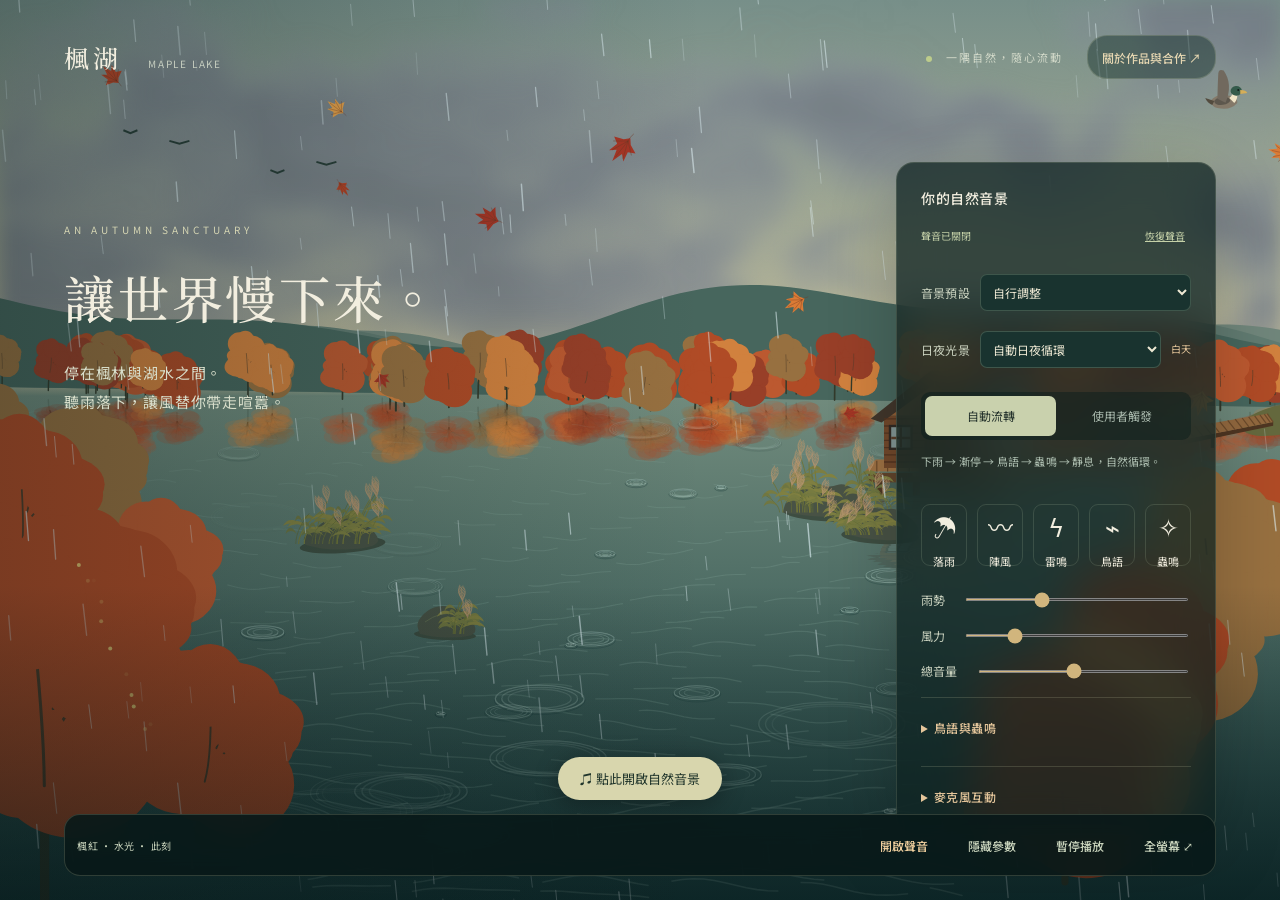
==== commit ad4d4eae: "Apply refined typography to index.html" ====
--- a/index.html
+++ b/index.html
@@ -1 +1 @@
-<!doctype html><html lang="zh-Hant"><head><meta charset="UTF-8"><meta name="viewport" content="width=device-width,initial-scale=1"><meta name="theme-color" content="#102623"><title>楓湖 · 聽見自然</title><link rel="stylesheet" href="style.css?v=20261008-outreach"></head><body><canvas id="scene" aria-label="楓樹環繞的湖泊，風雨與水波隨互動變化"></canvas><div class="shade"></div><header><a class="brand" href="./">楓湖 <span>MAPLE LAKE</span></a><div class="live"><i></i> 一隅自然，隨心流動</div><a class="about-entry" href="about.html" target="_blank" rel="noopener">關於作品與合作 ↗</a></header><main><p class="eyebrow">AN AUTUMN SANCTUARY</p><h1>讓世界慢下來。</h1><p class="intro">停在楓林與湖水之間。<br>聽雨落下，讓風替你帶走喧囂。</p></main><aside class="panel" id="parameterPanel"><div class="panel-top"><span>你的自然音景</span></div><div class="audio-health"><span id="audioHealth" role="status">聲音尚未啟動</span><button id="resumeAudio">恢復聲音</button></div><label class="day-control">音景預設 <select id="preset"><option value="custom">自行調整</option><option value="morning">雨後清晨</option><option value="breeze">秋日微風</option><option value="night">月夜蟲鳴</option></select></label><label class="day-control">日夜光景 <select id="dayMode"><option value="cycle">自動日夜循環</option><option value="day">白天</option><option value="night">夜晚</option></select><output id="dayLabel">白天</output></label><div class="modes" role="group" aria-label="互動模式"><button id="auto" class="selected" aria-pressed="true">自動流轉</button><button id="manual" aria-pressed="false">使用者觸發</button></div><p id="modeHelp">天氣與生物聲音會自然交替，也可以輕觸湖面。</p><div class="events"><button data-event="rain">☂<span>落雨</span></button><button data-event="wind">〰<span>陣風</span></button><button data-event="thunder">ϟ<span>雷鳴</span></button><button data-event="bird">⌁<span>鳥語</span></button><button data-event="insect">✧<span>蟲鳴</span></button></div><label class="slider">雨勢 <input id="rain" type="range" min="0" max="1" step=".01" value=".25"></label><label class="slider">風力 <input id="wind" type="range" min="0" max="1" step=".01" value=".2"></label><label class="slider">總音量 <input id="volume" type="range" min="0" max="1" step=".01" value=".45"></label><details class="control-group"><summary>鳥語與蟲鳴</summary><div class="nature-controls"><p>鳥語</p><label class="day-control">調整鳥類 <select id="birdType"><option value="sparrow">麻雀 · 啁啾模擬</option><option value="dove">珠頸斑鳩 · 真實錄音（CC0）</option><option value="crow">灰背鴉（烏鴉）· 真實錄音（CC0）</option></select></label><p class="sound-note">各鳥類可同時鳴叫，音量 0 即靜音。鳥群數量為各鳥類的數量上限，烏鴉也依此隨機出現。</p><label class="slider">鳥群數量 <input id="birdCount" type="range" min="0" max="12" step="1" value="5"><output id="birdCountValue">5 隻</output></label><label class="slider"><span id="birdVolumeLabel">麻雀音量</span> <input id="birdVolume" type="range" min="0" max="1" step=".01" value=".65"><output id="birdVolumeValue">65%</output></label><p id="birdMixSummary" class="sound-note">麻雀 65% · 珠頸斑鳩 30% · 烏鴉 30%</p><label class="slider">出現頻率 <input id="birdFrequency" type="range" min="0" max="1" step=".01" value=".5"><output id="birdFrequencyValue">中等</output></label><p>水鴨 · 綠頭鴨／鴛鴦混合實錄（CC0）</p><label class="slider">水鴨音量 <input id="duckVolume" type="range" min="0" max="1" step=".01" value=".35"></label><label class="slider">叫聲頻率 <input id="duckFrequency" type="range" min="0" max="1" step=".01" value=".35"></label><p>蟲鳴</p><label class="day-control">調整蟲聲 <select id="insectType"><option value="recorded">蟋蟀 · 真實錄音（CC0）</option><option value="cricket">蟋蟀 · 成串短鳴</option></select></label><p class="sound-note">各蟲聲可同時鳴叫，音量 0 即靜音。</p><label class="slider">蟲鳴密度 <input id="insectDensity" type="range" min="0" max="1" step=".01" value=".6"></label><label class="slider"><span id="insectVolumeLabel">蟋蟀實錄音量</span> <input id="insectVolume" type="range" min="0" max="1" step=".01" value=".6"><output id="insectVolumeValue">60%</output></label><p id="insectMixSummary" class="sound-note"></p></div></details><details class="control-group"><summary>麥克風互動</summary><div class="mic"><button id="mic">啟用麥克風互動</button><span id="meter">●</span></div><label class="slider">輸入增益 <input id="inputGain" type="range" min="1" max="20" step=".5" value="5"><output id="gainValue">5×</output></label><div class="input-volume"><div class="input-volume-label"><span>輸入音量 <output id="inputLevel">0%</output></span><span>風 <output id="thresholdLevel">26%</output> · 雷 <output id="thunderLevel">50%</output></span></div><div class="input-track" role="meter" aria-label="麥克風輸入音量" aria-valuemin="0" aria-valuemax="100" aria-valuenow="0"><div id="inputFill"></div><span id="thresholdMarker"></span><span id="thunderMarker"></span></div><p id="inputHelp">啟用麥克風後顯示即時音量</p></div><label class="slider">風聲門檻 <input id="threshold" type="range" min=".03" max=".49" step=".01" value=".13"></label><label class="slider">雷聲門檻 <input id="thunderThreshold" type="range" min=".04" max=".5" step=".01" value=".25"></label></details><details class="control-group"><summary>休息與省電</summary><label class="day-control">睡眠定時 <select id="sleepTimer"><option value="0">不定時</option><option value="15">15 分鐘</option><option value="30">30 分鐘</option><option value="60">60 分鐘</option></select></label><p id="sleepStatus" class="sound-note" role="status">未設定定時</p><label class="eco-toggle"><input id="ecoMode" type="checkbox"> 省電模式（30 fps）</label><p class="sound-note">切到背景會暫停動畫；定時結束前 30 秒聲音逐漸淡出。音量與環境偏好會保存在此裝置，重新開啟仍需點擊播放聲音。</p></details><p id="status" role="status">點擊湖面，泛起一圈漣漪。</p><details class="sound-credits"><summary>聲音來源與授權</summary><div><p>水鴨：pillonoise · 綠頭鴨與鴛鴦混合實錄 · CC0 · <a href="https://freesound.org/people/pillonoise/sounds/263104/" target="_blank" rel="noopener">來源</a></p><p>雷聲：Dave_Girtsman · CC0 · <a href="https://freesound.org/people/Dave_Girtsman/sounds/332543/" target="_blank" rel="noopener">來源</a></p><p>雨聲：Ylmir · CC0 · <a href="https://opengameart.org/content/rain-loopable" target="_blank" rel="noopener">來源</a></p><p>珠頸斑鳩：elle-trudgett · CC0 · <a href="https://freesound.org/people/elle-trudgett/sounds/147349/" target="_blank" rel="noopener">來源</a>。含其他小鳥背景聲；自動模式晨昏較活躍。</p><p>灰背鴉：Mish7913 · CC0 · <a href="https://freesound.org/people/Mish7913/sounds/741366/" target="_blank" rel="noopener">來源</a></p><p>蟋蟀：syncopika · CC0 · <a href="https://opengameart.org/content/cricket-sounds" target="_blank" rel="noopener">來源</a>。實錄物種未鑑定。</p><p>麻雀與蟋蟀合成選項為類群聲音模擬。錄音播放時調整音量、聲道與淡入淡出。</p><p><a href="https://creativecommons.org/publicdomain/zero/1.0/" target="_blank" rel="noopener">CC0 授權說明</a></p></div></details></aside><button id="soundPrompt" class="sound-prompt">♫ 點此開啟自然音景</button><footer><span>楓紅 · 水光 · 此刻</span><button id="audio" aria-pressed="false">開啟聲音 ↗</button><button id="togglePanel" aria-controls="parameterPanel" aria-expanded="true">隱藏參數</button><button id="pause">暫停畫面與聲音</button><button id="fullscreen">全螢幕 ⤢</button></footer><script src="soundscape.js?v=20261008-outreach"></script><script src="app.js?v=20261008-outreach"></script></body></html>
+<!doctype html><html lang="zh-Hant"><head><meta charset="UTF-8"><meta name="viewport" content="width=device-width,initial-scale=1"><meta name="theme-color" content="#102623"><title>楓湖 · 聽見自然</title><link rel="stylesheet" href="style.css?v=20261008-outreach"><link rel="stylesheet" href="typography.css?v=20261008-type1"></head><body><canvas id="scene" aria-label="楓樹環繞的湖泊，風雨與水波隨互動變化"></canvas><div class="shade"></div><header><a class="brand" href="./">楓湖 <span>MAPLE LAKE</span></a><div class="live"><i></i> 一隅自然，隨心流動</div><a class="about-entry" href="about.html" target="_blank" rel="noopener">關於作品與合作 ↗</a></header><main><p class="eyebrow">AN AUTUMN SANCTUARY</p><h1>讓世界慢下來。</h1><p class="intro">停在楓林與湖水之間。<br>聽雨落下，讓風替你帶走喧囂。</p></main><aside class="panel" id="parameterPanel"><div class="panel-top"><span>你的自然音景</span></div><div class="audio-health"><span id="audioHealth" role="status">聲音尚未啟動</span><button id="resumeAudio">恢復聲音</button></div><label class="day-control">音景預設 <select id="preset"><option value="custom">自行調整</option><option value="morning">雨後清晨</option><option value="breeze">秋日微風</option><option value="night">月夜蟲鳴</option></select></label><label class="day-control">日夜光景 <select id="dayMode"><option value="cycle">自動日夜循環</option><option value="day">白天</option><option value="night">夜晚</option></select><output id="dayLabel">白天</output></label><div class="modes" role="group" aria-label="互動模式"><button id="auto" class="selected" aria-pressed="true">自動流轉</button><button id="manual" aria-pressed="false">使用者觸發</button></div><p id="modeHelp">天氣與生物聲音會自然交替，也可以輕觸湖面。</p><div class="events"><button data-event="rain">☂<span>落雨</span></button><button data-event="wind">〰<span>陣風</span></button><button data-event="thunder">ϟ<span>雷鳴</span></button><button data-event="bird">⌁<span>鳥語</span></button><button data-event="insect">✧<span>蟲鳴</span></button></div><label class="slider">雨勢 <input id="rain" type="range" min="0" max="1" step=".01" value=".25"></label><label class="slider">風力 <input id="wind" type="range" min="0" max="1" step=".01" value=".2"></label><label class="slider">總音量 <input id="volume" type="range" min="0" max="1" step=".01" value=".45"></label><details class="control-group"><summary>鳥語與蟲鳴</summary><div class="nature-controls"><p>鳥語</p><label class="day-control">調整鳥類 <select id="birdType"><option value="sparrow">麻雀 · 啁啾模擬</option><option value="dove">珠頸斑鳩 · 真實錄音（CC0）</option><option value="crow">灰背鴉（烏鴉）· 真實錄音（CC0）</option></select></label><p class="sound-note">各鳥類可同時鳴叫，音量 0 即靜音。鳥群數量為各鳥類的數量上限，烏鴉也依此隨機出現。</p><label class="slider">鳥群數量 <input id="birdCount" type="range" min="0" max="12" step="1" value="5"><output id="birdCountValue">5 隻</output></label><label class="slider"><span id="birdVolumeLabel">麻雀音量</span> <input id="birdVolume" type="range" min="0" max="1" step=".01" value=".65"><output id="birdVolumeValue">65%</output></label><p id="birdMixSummary" class="sound-note">麻雀 65% · 珠頸斑鳩 30% · 烏鴉 30%</p><label class="slider">出現頻率 <input id="birdFrequency" type="range" min="0" max="1" step=".01" value=".5"><output id="birdFrequencyValue">中等</output></label><p>水鴨 · 綠頭鴨／鴛鴦混合實錄（CC0）</p><label class="slider">水鴨音量 <input id="duckVolume" type="range" min="0" max="1" step=".01" value=".35"></label><label class="slider">叫聲頻率 <input id="duckFrequency" type="range" min="0" max="1" step=".01" value=".35"></label><p>蟲鳴</p><label class="day-control">調整蟲聲 <select id="insectType"><option value="recorded">蟋蟀 · 真實錄音（CC0）</option><option value="cricket">蟋蟀 · 成串短鳴</option></select></label><p class="sound-note">各蟲聲可同時鳴叫，音量 0 即靜音。</p><label class="slider">蟲鳴密度 <input id="insectDensity" type="range" min="0" max="1" step=".01" value=".6"></label><label class="slider"><span id="insectVolumeLabel">蟋蟀實錄音量</span> <input id="insectVolume" type="range" min="0" max="1" step=".01" value=".6"><output id="insectVolumeValue">60%</output></label><p id="insectMixSummary" class="sound-note"></p></div></details><details class="control-group"><summary>麥克風互動</summary><div class="mic"><button id="mic">啟用麥克風互動</button><span id="meter">●</span></div><label class="slider">輸入增益 <input id="inputGain" type="range" min="1" max="20" step=".5" value="5"><output id="gainValue">5×</output></label><div class="input-volume"><div class="input-volume-label"><span>輸入音量 <output id="inputLevel">0%</output></span><span>風 <output id="thresholdLevel">26%</output> · 雷 <output id="thunderLevel">50%</output></span></div><div class="input-track" role="meter" aria-label="麥克風輸入音量" aria-valuemin="0" aria-valuemax="100" aria-valuenow="0"><div id="inputFill"></div><span id="thresholdMarker"></span><span id="thunderMarker"></span></div><p id="inputHelp">啟用麥克風後顯示即時音量</p></div><label class="slider">風聲門檻 <input id="threshold" type="range" min=".03" max=".49" step=".01" value=".13"></label><label class="slider">雷聲門檻 <input id="thunderThreshold" type="range" min=".04" max=".5" step=".01" value=".25"></label></details><details class="control-group"><summary>休息與省電</summary><label class="day-control">睡眠定時 <select id="sleepTimer"><option value="0">不定時</option><option value="15">15 分鐘</option><option value="30">30 分鐘</option><option value="60">60 分鐘</option></select></label><p id="sleepStatus" class="sound-note" role="status">未設定定時</p><label class="eco-toggle"><input id="ecoMode" type="checkbox"> 省電模式（30 fps）</label><p class="sound-note">切到背景會暫停動畫；定時結束前 30 秒聲音逐漸淡出。音量與環境偏好會保存在此裝置，重新開啟仍需點擊播放聲音。</p></details><p id="status" role="status">點擊湖面，泛起一圈漣漪。</p><details class="sound-credits"><summary>聲音來源與授權</summary><div><p>水鴨：pillonoise · 綠頭鴨與鴛鴦混合實錄 · CC0 · <a href="https://freesound.org/people/pillonoise/sounds/263104/" target="_blank" rel="noopener">來源</a></p><p>雷聲：Dave_Girtsman · CC0 · <a href="https://freesound.org/people/Dave_Girtsman/sounds/332543/" target="_blank" rel="noopener">來源</a></p><p>雨聲：Ylmir · CC0 · <a href="https://opengameart.org/content/rain-loopable" target="_blank" rel="noopener">來源</a></p><p>珠頸斑鳩：elle-trudgett · CC0 · <a href="https://freesound.org/people/elle-trudgett/sounds/147349/" target="_blank" rel="noopener">來源</a>。含其他小鳥背景聲；自動模式晨昏較活躍。</p><p>灰背鴉：Mish7913 · CC0 · <a href="https://freesound.org/people/Mish7913/sounds/741366/" target="_blank" rel="noopener">來源</a></p><p>蟋蟀：syncopika · CC0 · <a href="https://opengameart.org/content/cricket-sounds" target="_blank" rel="noopener">來源</a>。實錄物種未鑑定。</p><p>麻雀與蟋蟀合成選項為類群聲音模擬。錄音播放時調整音量、聲道與淡入淡出。</p><p><a href="https://creativecommons.org/publicdomain/zero/1.0/" target="_blank" rel="noopener">CC0 授權說明</a></p></div></details></aside><button id="soundPrompt" class="sound-prompt">♫ 點此開啟自然音景</button><footer><span>楓紅 · 水光 · 此刻</span><button id="audio" aria-pressed="false">開啟聲音 ↗</button><button id="togglePanel" aria-controls="parameterPanel" aria-expanded="true">隱藏參數</button><button id="pause">暫停畫面與聲音</button><button id="fullscreen">全螢幕 ⤢</button></footer><script src="soundscape.js?v=20261008-outreach"></script><script src="app.js?v=20261008-outreach"></script></body></html>
--- a/typography.css
+++ b/typography.css
@@ -0,0 +1,43 @@
+@import url('https://fonts.googleapis.com/css2?family=Noto+Sans+TC:wght@400;500;600&family=Noto+Serif+TC:wght@400;500;600&display=swap');
+/* Shared Traditional Chinese typography for the lake and information pages. */
+:root {
+  --font-body: 'Noto Sans TC', 'PingFang TC', 'Microsoft JhengHei', sans-serif;
+  --font-title: 'Noto Serif TC', 'Songti TC', 'PMingLiU', serif;
+  font-family: var(--font-body);
+  font-synthesis: none;
+}
+body { font-family: var(--font-body); font-weight:400; }
+button, input, select, textarea { font-family:var(--font-body); }
+h1,h2,h3,.brand { font-family:var(--font-title); }
+h1 { font-weight:500; letter-spacing:.055em; line-height:1.5; text-wrap:balance; }
+h2 { font-weight:500; letter-spacing:.035em; }
+h3 { font-weight:600; letter-spacing:.025em; }
+.brand { font-weight:500; letter-spacing:.16em; }
+.brand span { font-family:var(--font-body); letter-spacing:.18em; }
+.intro { font-family:var(--font-body); font-size:15px; line-height:1.95; letter-spacing:.055em; }
+.panel { line-height:1.65; }
+.panel-top { font-weight:500; font-size:14px; letter-spacing:.04em; }
+.slider,.mic,.day-control { font-size:12px; letter-spacing:.015em; }
+#modeHelp,#status,.sound-note,#inputHelp { line-height:1.85; letter-spacing:.015em; }
+.control-group>summary,.nature-controls p { font-weight:500; letter-spacing:.04em; }
+.events span { font-size:11px; letter-spacing:.03em; }
+footer { letter-spacing:.055em; }
+footer button,.about-entry { font-weight:500; }
+output { font-variant-numeric:tabular-nums; }
+body:has(.outreach-background) { font-size:16px; line-height:1.9; letter-spacing:.018em; }
+.lead { line-height:1.95; letter-spacing:.025em; }
+.card h3 { line-height:1.65; }
+nav a,.button { font-weight:500; }
+@media(max-width:700px) {
+  h1 { font-size:clamp(27px,7vw,34px); letter-spacing:.04em; line-height:1.55; }
+  .brand { font-size:23px; letter-spacing:.12em; }
+  .intro { font-size:13px; line-height:1.9; letter-spacing:.035em; }
+  .panel-top { font-size:14px; }
+  .slider,.mic,.day-control { font-size:12px; }
+}
+@media(max-width:640px) {
+  body:has(.outreach-background) { font-size:15px; }
+  h2 { font-size:25px; line-height:1.6; }
+  h3 { font-size:20px; }
+  .lead { font-size:16px; }
+}
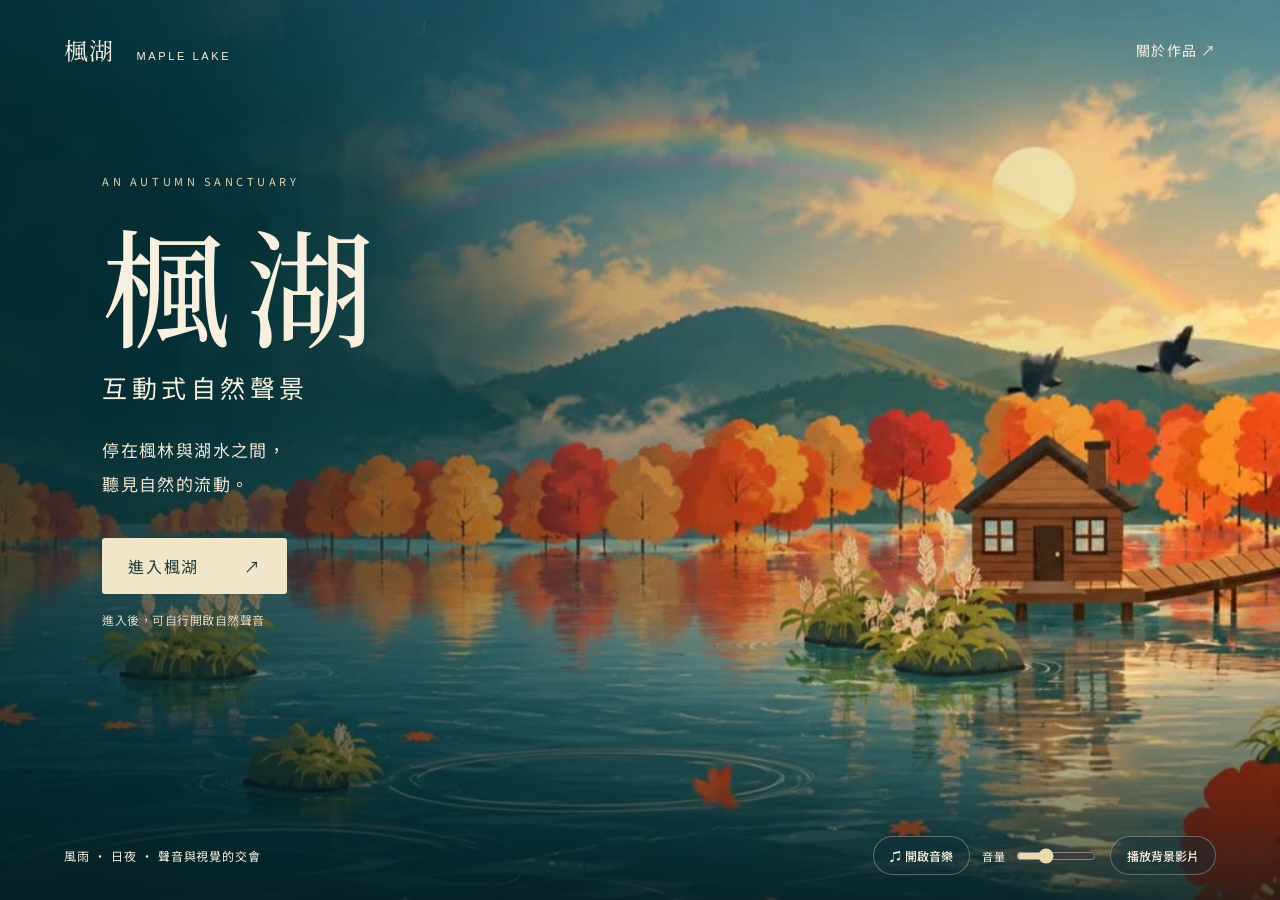
==== commit 8b41cc8d: "Add cinematic lake entrance and selectable background music" ====
--- a/index.html
+++ b/index.html
@@ -1 +1,27 @@
-<!doctype html><html lang="zh-Hant"><head><meta charset="UTF-8"><meta name="viewport" content="width=device-width,initial-scale=1"><meta name="theme-color" content="#102623"><title>楓湖 · 聽見自然</title><link rel="stylesheet" href="style.css?v=20261008-outreach"><link rel="stylesheet" href="typography.css?v=20261008-type1"></head><body><canvas id="scene" aria-label="楓樹環繞的湖泊，風雨與水波隨互動變化"></canvas><div class="shade"></div><header><a class="brand" href="./">楓湖 <span>MAPLE LAKE</span></a><div class="live"><i></i> 一隅自然，隨心流動</div><a class="about-entry" href="about.html" target="_blank" rel="noopener">關於作品與合作 ↗</a></header><main><p class="eyebrow">AN AUTUMN SANCTUARY</p><h1>讓世界慢下來。</h1><p class="intro">停在楓林與湖水之間。<br>聽雨落下，讓風替你帶走喧囂。</p></main><aside class="panel" id="parameterPanel"><div class="panel-top"><span>你的自然音景</span></div><div class="audio-health"><span id="audioHealth" role="status">聲音尚未啟動</span><button id="resumeAudio">恢復聲音</button></div><label class="day-control">音景預設 <select id="preset"><option value="custom">自行調整</option><option value="morning">雨後清晨</option><option value="breeze">秋日微風</option><option value="night">月夜蟲鳴</option></select></label><label class="day-control">日夜光景 <select id="dayMode"><option value="cycle">自動日夜循環</option><option value="day">白天</option><option value="night">夜晚</option></select><output id="dayLabel">白天</output></label><div class="modes" role="group" aria-label="互動模式"><button id="auto" class="selected" aria-pressed="true">自動流轉</button><button id="manual" aria-pressed="false">使用者觸發</button></div><p id="modeHelp">天氣與生物聲音會自然交替，也可以輕觸湖面。</p><div class="events"><button data-event="rain">☂<span>落雨</span></button><button data-event="wind">〰<span>陣風</span></button><button data-event="thunder">ϟ<span>雷鳴</span></button><button data-event="bird">⌁<span>鳥語</span></button><button data-event="insect">✧<span>蟲鳴</span></button></div><label class="slider">雨勢 <input id="rain" type="range" min="0" max="1" step=".01" value=".25"></label><label class="slider">風力 <input id="wind" type="range" min="0" max="1" step=".01" value=".2"></label><label class="slider">總音量 <input id="volume" type="range" min="0" max="1" step=".01" value=".45"></label><details class="control-group"><summary>鳥語與蟲鳴</summary><div class="nature-controls"><p>鳥語</p><label class="day-control">調整鳥類 <select id="birdType"><option value="sparrow">麻雀 · 啁啾模擬</option><option value="dove">珠頸斑鳩 · 真實錄音（CC0）</option><option value="crow">灰背鴉（烏鴉）· 真實錄音（CC0）</option></select></label><p class="sound-note">各鳥類可同時鳴叫，音量 0 即靜音。鳥群數量為各鳥類的數量上限，烏鴉也依此隨機出現。</p><label class="slider">鳥群數量 <input id="birdCount" type="range" min="0" max="12" step="1" value="5"><output id="birdCountValue">5 隻</output></label><label class="slider"><span id="birdVolumeLabel">麻雀音量</span> <input id="birdVolume" type="range" min="0" max="1" step=".01" value=".65"><output id="birdVolumeValue">65%</output></label><p id="birdMixSummary" class="sound-note">麻雀 65% · 珠頸斑鳩 30% · 烏鴉 30%</p><label class="slider">出現頻率 <input id="birdFrequency" type="range" min="0" max="1" step=".01" value=".5"><output id="birdFrequencyValue">中等</output></label><p>水鴨 · 綠頭鴨／鴛鴦混合實錄（CC0）</p><label class="slider">水鴨音量 <input id="duckVolume" type="range" min="0" max="1" step=".01" value=".35"></label><label class="slider">叫聲頻率 <input id="duckFrequency" type="range" min="0" max="1" step=".01" value=".35"></label><p>蟲鳴</p><label class="day-control">調整蟲聲 <select id="insectType"><option value="recorded">蟋蟀 · 真實錄音（CC0）</option><option value="cricket">蟋蟀 · 成串短鳴</option></select></label><p class="sound-note">各蟲聲可同時鳴叫，音量 0 即靜音。</p><label class="slider">蟲鳴密度 <input id="insectDensity" type="range" min="0" max="1" step=".01" value=".6"></label><label class="slider"><span id="insectVolumeLabel">蟋蟀實錄音量</span> <input id="insectVolume" type="range" min="0" max="1" step=".01" value=".6"><output id="insectVolumeValue">60%</output></label><p id="insectMixSummary" class="sound-note"></p></div></details><details class="control-group"><summary>麥克風互動</summary><div class="mic"><button id="mic">啟用麥克風互動</button><span id="meter">●</span></div><label class="slider">輸入增益 <input id="inputGain" type="range" min="1" max="20" step=".5" value="5"><output id="gainValue">5×</output></label><div class="input-volume"><div class="input-volume-label"><span>輸入音量 <output id="inputLevel">0%</output></span><span>風 <output id="thresholdLevel">26%</output> · 雷 <output id="thunderLevel">50%</output></span></div><div class="input-track" role="meter" aria-label="麥克風輸入音量" aria-valuemin="0" aria-valuemax="100" aria-valuenow="0"><div id="inputFill"></div><span id="thresholdMarker"></span><span id="thunderMarker"></span></div><p id="inputHelp">啟用麥克風後顯示即時音量</p></div><label class="slider">風聲門檻 <input id="threshold" type="range" min=".03" max=".49" step=".01" value=".13"></label><label class="slider">雷聲門檻 <input id="thunderThreshold" type="range" min=".04" max=".5" step=".01" value=".25"></label></details><details class="control-group"><summary>休息與省電</summary><label class="day-control">睡眠定時 <select id="sleepTimer"><option value="0">不定時</option><option value="15">15 分鐘</option><option value="30">30 分鐘</option><option value="60">60 分鐘</option></select></label><p id="sleepStatus" class="sound-note" role="status">未設定定時</p><label class="eco-toggle"><input id="ecoMode" type="checkbox"> 省電模式（30 fps）</label><p class="sound-note">切到背景會暫停動畫；定時結束前 30 秒聲音逐漸淡出。音量與環境偏好會保存在此裝置，重新開啟仍需點擊播放聲音。</p></details><p id="status" role="status">點擊湖面，泛起一圈漣漪。</p><details class="sound-credits"><summary>聲音來源與授權</summary><div><p>水鴨：pillonoise · 綠頭鴨與鴛鴦混合實錄 · CC0 · <a href="https://freesound.org/people/pillonoise/sounds/263104/" target="_blank" rel="noopener">來源</a></p><p>雷聲：Dave_Girtsman · CC0 · <a href="https://freesound.org/people/Dave_Girtsman/sounds/332543/" target="_blank" rel="noopener">來源</a></p><p>雨聲：Ylmir · CC0 · <a href="https://opengameart.org/content/rain-loopable" target="_blank" rel="noopener">來源</a></p><p>珠頸斑鳩：elle-trudgett · CC0 · <a href="https://freesound.org/people/elle-trudgett/sounds/147349/" target="_blank" rel="noopener">來源</a>。含其他小鳥背景聲；自動模式晨昏較活躍。</p><p>灰背鴉：Mish7913 · CC0 · <a href="https://freesound.org/people/Mish7913/sounds/741366/" target="_blank" rel="noopener">來源</a></p><p>蟋蟀：syncopika · CC0 · <a href="https://opengameart.org/content/cricket-sounds" target="_blank" rel="noopener">來源</a>。實錄物種未鑑定。</p><p>麻雀與蟋蟀合成選項為類群聲音模擬。錄音播放時調整音量、聲道與淡入淡出。</p><p><a href="https://creativecommons.org/publicdomain/zero/1.0/" target="_blank" rel="noopener">CC0 授權說明</a></p></div></details></aside><button id="soundPrompt" class="sound-prompt">♫ 點此開啟自然音景</button><footer><span>楓紅 · 水光 · 此刻</span><button id="audio" aria-pressed="false">開啟聲音 ↗</button><button id="togglePanel" aria-controls="parameterPanel" aria-expanded="true">隱藏參數</button><button id="pause">暫停畫面與聲音</button><button id="fullscreen">全螢幕 ⤢</button></footer><script src="soundscape.js?v=20261008-outreach"></script><script src="app.js?v=20261008-outreach"></script></body></html>
+<!doctype html>
+<html lang="zh-Hant">
+<head>
+<meta charset="utf-8"><meta name="viewport" content="width=device-width,initial-scale=1">
+<meta name="theme-color" content="#173b3e"><meta name="description" content="停在楓林與湖水之間，聽見自然的流動。進入楓湖，探索風雨、日夜與聲音互動的自然聲景。">
+<title>楓湖 Maple Lake｜互動式自然聲景</title>
+<link rel="stylesheet" href="typography.css?v=20261008-type1"><link rel="stylesheet" href="entrance.css?v=20261014-music1">
+</head>
+<body>
+<div class="landscape" aria-hidden="true">
+<video class="film visible" muted playsinline preload="auto" poster="assets/entrance/poster.jpg" src="assets/entrance/maple-lake.mp4"></video>
+<video class="film" muted playsinline preload="metadata" poster="assets/entrance/poster.jpg" src="assets/entrance/maple-lake.mp4"></video>
+</div>
+<div class="veil"></div>
+<header><a class="wordmark" href="./">楓湖 <span>MAPLE LAKE</span></a><a href="about.html">關於作品 ↗</a></header>
+<main>
+<p class="eyebrow">AN AUTUMN SANCTUARY</p>
+<h1>楓湖</h1>
+<p class="subtitle">互動式自然聲景</p>
+<p class="invitation">停在楓林與湖水之間，<br>聽見自然的流動。</p>
+<a class="enter" href="lake.html">進入楓湖 <span aria-hidden="true">↗</span></a>
+<p class="hint">進入後，可自行開啟自然聲音</p>
+</main>
+<audio id="entranceMusic" preload="none" src="assets/entrance/healing-music.mp3"></audio>
+<footer><span>風雨 · 日夜 · 聲音與視覺的交會</span><div class="sound-controls"><button id="music" aria-pressed="false">♫ 開啟音樂</button><label class="music-volume">音量 <input id="musicVolume" type="range" min="0" max="1" step=".01" value=".35" aria-label="入口音樂音量"></label><button id="motion" aria-pressed="false">暫停背景影片</button></div></footer>
+<script src="entrance.js?v=20261014-background2"></script>
+</body></html>
--- a/entrance.css
+++ b/entrance.css
@@ -0,0 +1,3 @@
+:root{color-scheme:dark;font-family:"Noto Sans TC","PingFang TC",sans-serif;color:#f7f0df;background:#173b3e}*{box-sizing:border-box}body{margin:0;min-height:100svh;overflow-x:hidden}a{color:inherit;text-decoration:none}.landscape,.veil{position:fixed;inset:0}.landscape{background:#173b3e url('assets/entrance/poster.jpg') center/cover}.film{position:absolute;inset:0;width:100%;height:100%;object-fit:cover;object-position:center;opacity:0;transition:opacity 1.25s ease}.film.visible{opacity:1}.veil{background:linear-gradient(90deg,rgba(4,32,37,.68),rgba(4,32,37,.12) 65%,transparent),linear-gradient(0deg,rgba(6,25,29,.72),transparent 25%);pointer-events:none}header,main,footer{position:relative;z-index:2}header{display:flex;justify-content:space-between;align-items:center;padding:32px 5vw;font-size:14px;letter-spacing:.08em}.wordmark{font-family:"Noto Serif TC","Songti TC",serif;font-size:24px}.wordmark span{font-family:sans-serif;font-size:11px;letter-spacing:.24em;margin-left:15px}main{padding:clamp(30px,7vh,100px) 8vw 120px;max-width:750px}.eyebrow{font-size:11px;letter-spacing:.32em;color:#e1d4ac}h1{font-family:"Noto Serif TC","Songti TC",serif;font-size:clamp(78px,10vw,152px);font-weight:500;line-height:1.16;letter-spacing:.12em;margin:20px 0 12px;text-shadow:0 3px 30px #153f4433}.subtitle{font-size:clamp(18px,2vw,25px);letter-spacing:.18em;margin:0 0 28px}.invitation{font-size:17px;line-height:2;letter-spacing:.08em;color:#ede5d2}.enter{display:inline-flex;gap:45px;align-items:center;padding:16px 26px;margin-top:20px;background:#f2e6ca;color:#203b3b;border-radius:3px;font-size:16px;letter-spacing:.1em;transition:background .2s,transform .2s}.enter:hover{background:#fff5df;transform:translateY(-2px)}.hint{font-size:12px;color:#ddd9c9;letter-spacing:.04em;margin-top:17px}footer{position:fixed;bottom:0;left:0;width:100%;padding:25px 5vw;display:flex;justify-content:space-between;align-items:center;font-size:12px;letter-spacing:.08em}button{font:inherit;color:inherit;cursor:pointer;background:#102f3866;border:1px solid #ede5d255;border-radius:24px;padding:10px 16px}a:focus-visible,button:focus-visible{outline:3px solid #f3d799;outline-offset:6px}@media(max-width:600px){.film{object-position:72% center}.landscape{background-position:72% center}.veil{background:linear-gradient(0deg,#092c39c9,transparent 95%),linear-gradient(90deg,#12394299,transparent)}header{padding:24px 7vw}.wordmark span{display:none}main{padding:10vh 8vw 120px}h1{font-size:88px}.invitation{font-size:16px}footer{padding:18px 7vw;gap:12px}footer>span{max-width:150px;font-size:10px;line-height:1.8}.enter{margin-top:15px}}@media(prefers-reduced-motion:reduce){.film,.enter{transition:none}}
+
+.sound-controls{display:flex;align-items:center;gap:12px}.music-volume{display:flex;align-items:center;gap:8px;font-size:11px}.music-volume input{width:80px;accent-color:#e9d9ae}@media(max-width:600px){footer{flex-wrap:wrap}.sound-controls{flex-wrap:wrap;gap:8px;width:100%;justify-content:space-between}.music-volume input{width:65px}footer>span{max-width:none}.sound-controls button{padding:9px 12px;font-size:11px}main{padding-bottom:150px}}
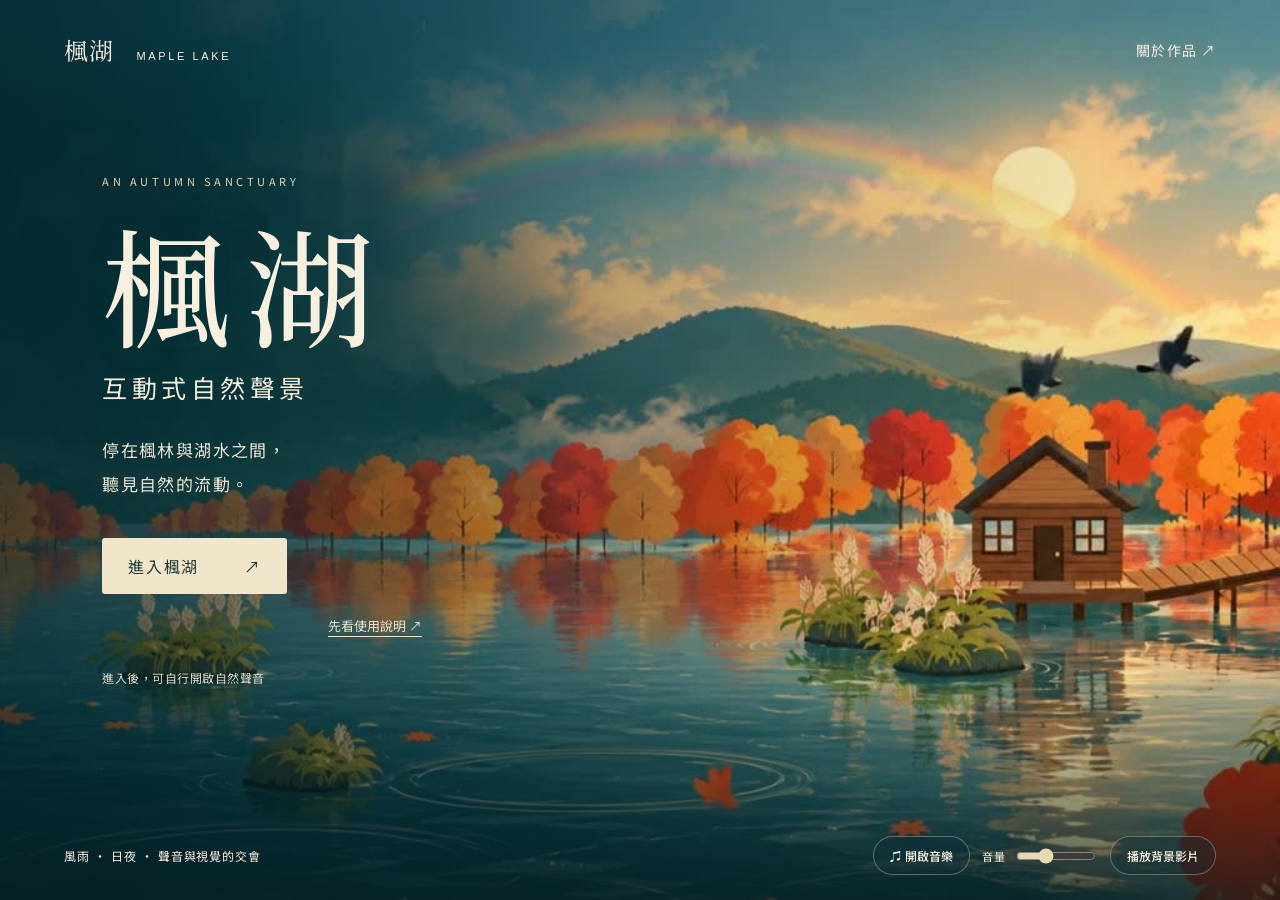
==== commit ee527986: "Add narrated guide links and pause audio while viewing guide" ====
--- a/index.html
+++ b/index.html
@@ -4,7 +4,7 @@
 <meta charset="utf-8"><meta name="viewport" content="width=device-width,initial-scale=1">
 <meta name="theme-color" content="#173b3e"><meta name="description" content="停在楓林與湖水之間，聽見自然的流動。進入楓湖，探索風雨、日夜與聲音互動的自然聲景。">
 <title>楓湖 Maple Lake｜互動式自然聲景</title>
-<link rel="stylesheet" href="typography.css?v=20261008-type1"><link rel="stylesheet" href="entrance.css?v=20261014-music1">
+<link rel="stylesheet" href="typography.css?v=20261008-type1"><link rel="stylesheet" href="entrance.css?v=20261016-guide13">
 </head>
 <body>
 <div class="landscape" aria-hidden="true">
@@ -19,9 +19,10 @@
 <p class="subtitle">互動式自然聲景</p>
 <p class="invitation">停在楓林與湖水之間，<br>聽見自然的流動。</p>
 <a class="enter" href="lake.html">進入楓湖 <span aria-hidden="true">↗</span></a>
+<a class="entrance-guide" href="https://www.youtube.com/watch?v=erUBKqk2dzY" target="_blank" rel="noopener">先看使用說明 ↗</a>
 <p class="hint">進入後，可自行開啟自然聲音</p>
 </main>
 <audio id="entranceMusic" preload="none" src="assets/entrance/healing-music.mp3"></audio>
 <footer><span>風雨 · 日夜 · 聲音與視覺的交會</span><div class="sound-controls"><button id="music" aria-pressed="false">♫ 開啟音樂</button><label class="music-volume">音量 <input id="musicVolume" type="range" min="0" max="1" step=".01" value=".35" aria-label="入口音樂音量"></label><button id="motion" aria-pressed="false">暫停背景影片</button></div></footer>
-<script src="entrance.js?v=20261014-background2"></script>
+<script src="entrance.js?v=20261016-guide13"></script>
 </body></html>
--- a/entrance.css
+++ b/entrance.css
@@ -1,3 +1,5 @@
 :root{color-scheme:dark;font-family:"Noto Sans TC","PingFang TC",sans-serif;color:#f7f0df;background:#173b3e}*{box-sizing:border-box}body{margin:0;min-height:100svh;overflow-x:hidden}a{color:inherit;text-decoration:none}.landscape,.veil{position:fixed;inset:0}.landscape{background:#173b3e url('assets/entrance/poster.jpg') center/cover}.film{position:absolute;inset:0;width:100%;height:100%;object-fit:cover;object-position:center;opacity:0;transition:opacity 1.25s ease}.film.visible{opacity:1}.veil{background:linear-gradient(90deg,rgba(4,32,37,.68),rgba(4,32,37,.12) 65%,transparent),linear-gradient(0deg,rgba(6,25,29,.72),transparent 25%);pointer-events:none}header,main,footer{position:relative;z-index:2}header{display:flex;justify-content:space-between;align-items:center;padding:32px 5vw;font-size:14px;letter-spacing:.08em}.wordmark{font-family:"Noto Serif TC","Songti TC",serif;font-size:24px}.wordmark span{font-family:sans-serif;font-size:11px;letter-spacing:.24em;margin-left:15px}main{padding:clamp(30px,7vh,100px) 8vw 120px;max-width:750px}.eyebrow{font-size:11px;letter-spacing:.32em;color:#e1d4ac}h1{font-family:"Noto Serif TC","Songti TC",serif;font-size:clamp(78px,10vw,152px);font-weight:500;line-height:1.16;letter-spacing:.12em;margin:20px 0 12px;text-shadow:0 3px 30px #153f4433}.subtitle{font-size:clamp(18px,2vw,25px);letter-spacing:.18em;margin:0 0 28px}.invitation{font-size:17px;line-height:2;letter-spacing:.08em;color:#ede5d2}.enter{display:inline-flex;gap:45px;align-items:center;padding:16px 26px;margin-top:20px;background:#f2e6ca;color:#203b3b;border-radius:3px;font-size:16px;letter-spacing:.1em;transition:background .2s,transform .2s}.enter:hover{background:#fff5df;transform:translateY(-2px)}.hint{font-size:12px;color:#ddd9c9;letter-spacing:.04em;margin-top:17px}footer{position:fixed;bottom:0;left:0;width:100%;padding:25px 5vw;display:flex;justify-content:space-between;align-items:center;font-size:12px;letter-spacing:.08em}button{font:inherit;color:inherit;cursor:pointer;background:#102f3866;border:1px solid #ede5d255;border-radius:24px;padding:10px 16px}a:focus-visible,button:focus-visible{outline:3px solid #f3d799;outline-offset:6px}@media(max-width:600px){.film{object-position:72% center}.landscape{background-position:72% center}.veil{background:linear-gradient(0deg,#092c39c9,transparent 95%),linear-gradient(90deg,#12394299,transparent)}header{padding:24px 7vw}.wordmark span{display:none}main{padding:10vh 8vw 120px}h1{font-size:88px}.invitation{font-size:16px}footer{padding:18px 7vw;gap:12px}footer>span{max-width:150px;font-size:10px;line-height:1.8}.enter{margin-top:15px}}@media(prefers-reduced-motion:reduce){.film,.enter{transition:none}}
 
 .sound-controls{display:flex;align-items:center;gap:12px}.music-volume{display:flex;align-items:center;gap:8px;font-size:11px}.music-volume input{width:80px;accent-color:#e9d9ae}@media(max-width:600px){footer{flex-wrap:wrap}.sound-controls{flex-wrap:wrap;gap:8px;width:100%;justify-content:space-between}.music-volume input{width:65px}footer>span{max-width:none}.sound-controls button{padding:9px 12px;font-size:11px}main{padding-bottom:150px}}
+
+.entrance-guide{display:block;width:fit-content;margin:14px auto 0;padding:8px 12px;color:#eee3cb;font-size:13px;text-decoration:underline;text-underline-offset:5px;min-height:44px;box-sizing:border-box}.entrance-guide:focus-visible{outline:2px solid #eee3cb;outline-offset:3px}
